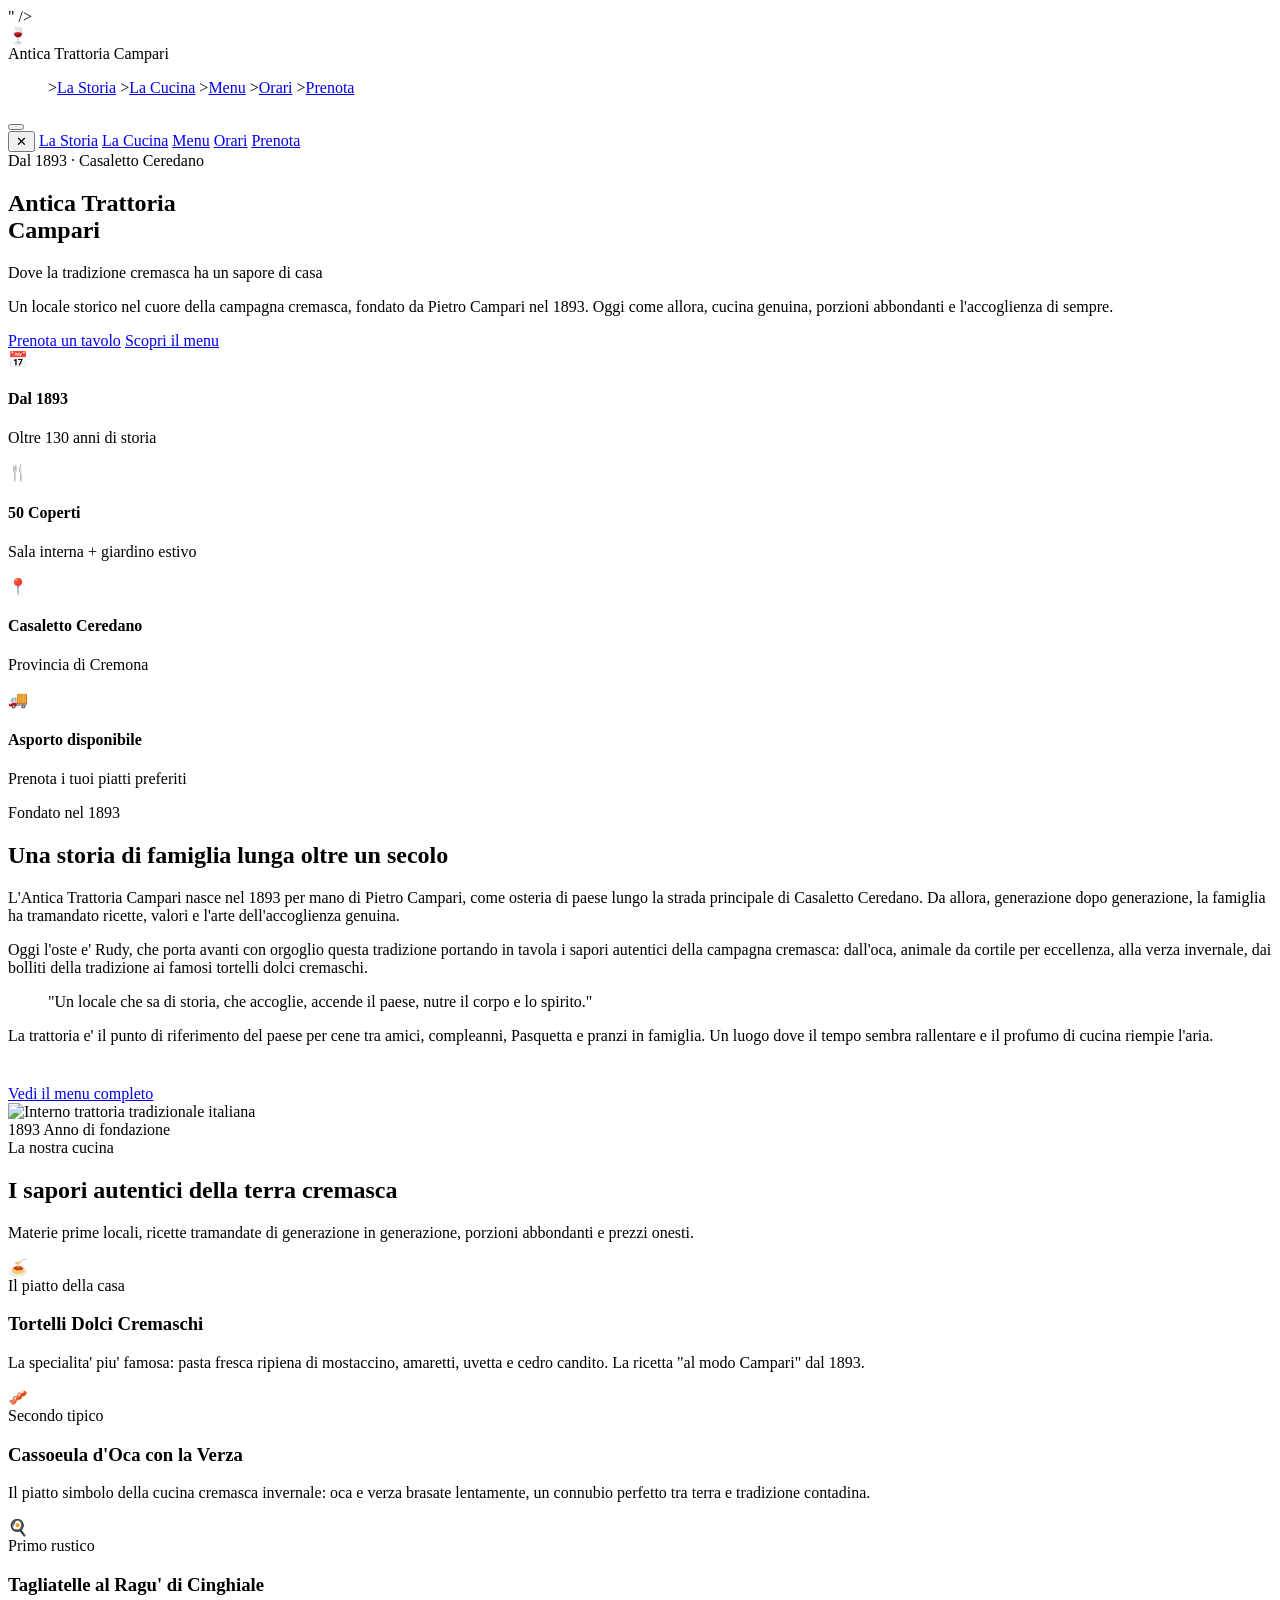
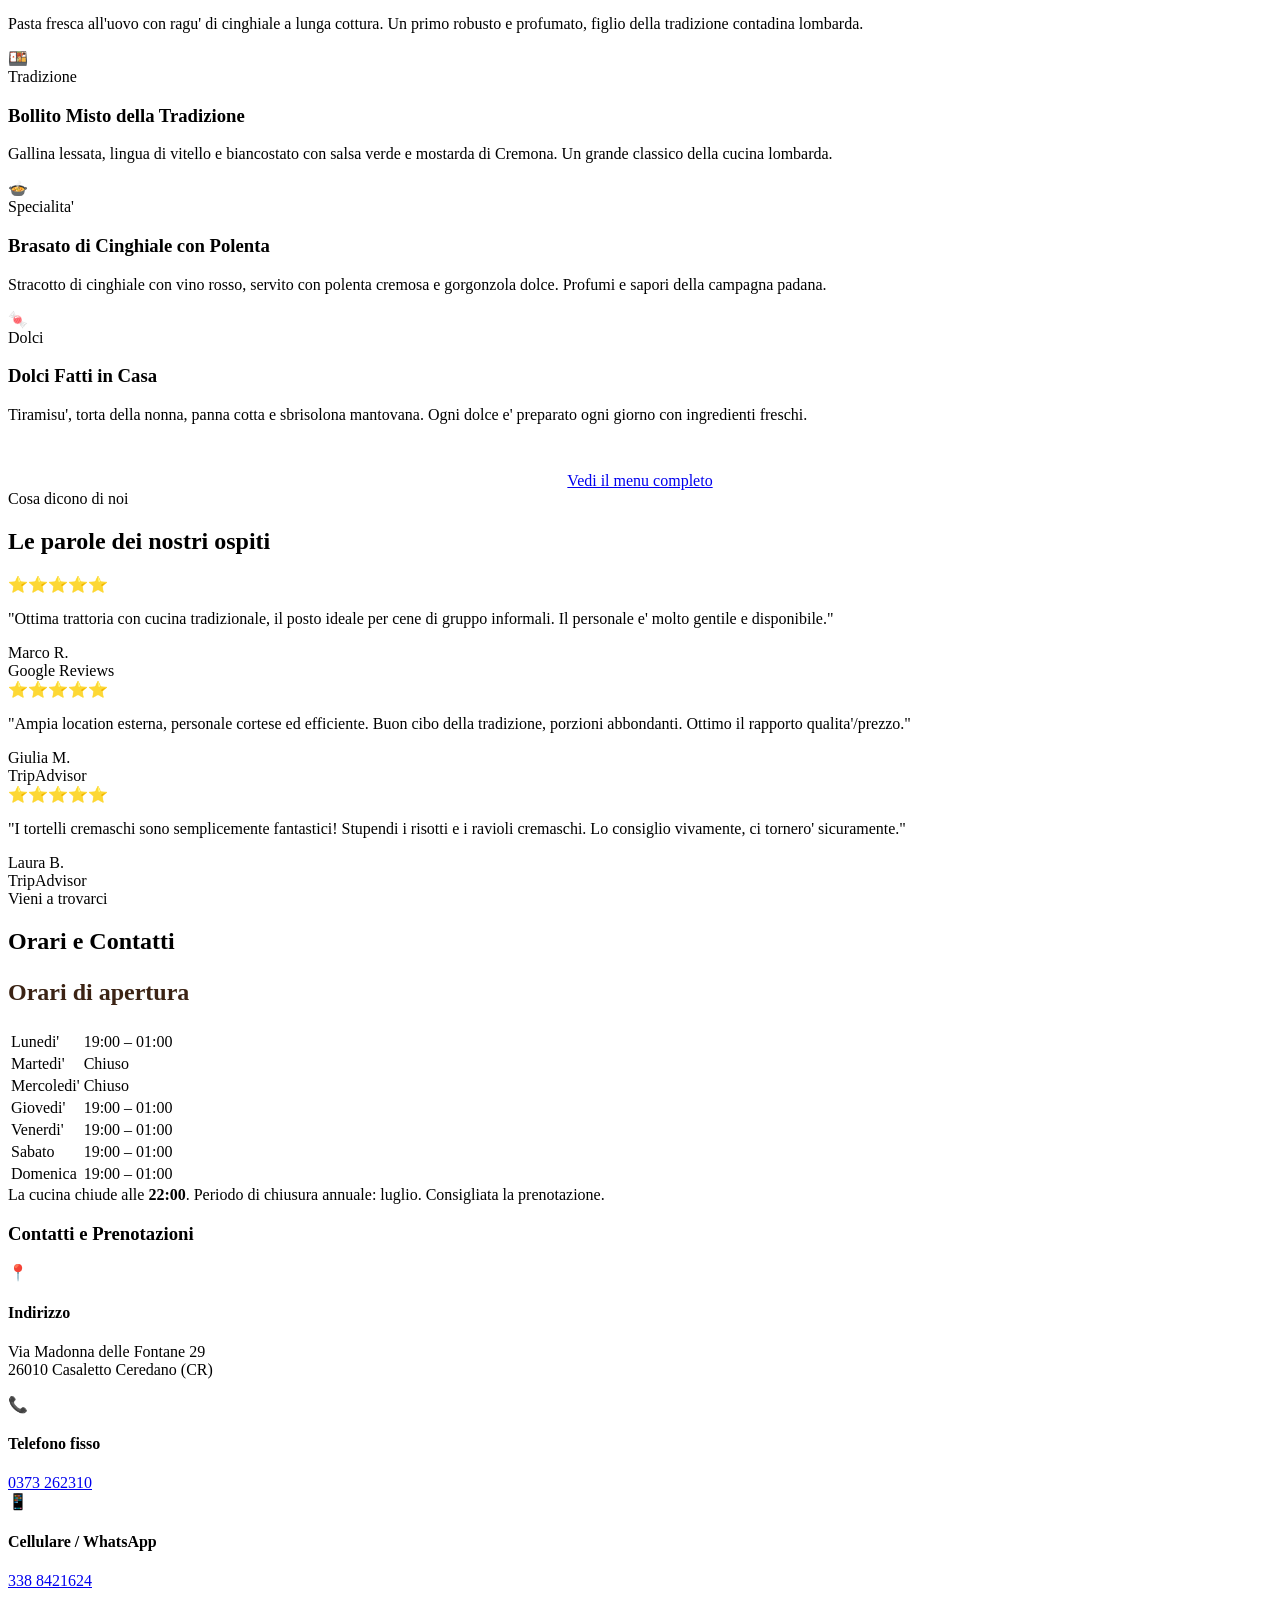
==== index.html @ f01f14f4 "Update index.html" ====
<!DOCTYPE html>
<html lang="it">
<head>
  <meta charset="UTF-8" />
  <meta name="viewport" content="width=device-width, initial-scale=1.0" />
  <meta name="description" content="Antica Trattoria Campari a Casaletto Ceredano (CR) - Dal 1893, cucina cremasca tradizionale: tortelli dolci, cassoeula d'oca, brasati. Prenota il tuo tavolo." />
  <title>Antica Trattoria Campari | Casaletto Ceredano dal 1893</title>
  " />
</head>
<body>

  <!-- NAVBAR -->
  <nav class="navbar">
    <div class="navbar-brand">
      <div class="logo-icon">&#127863;</div>
      <span>Antica Trattoria Campari</span>
    </div>
    <ul class="navbar-menu">
      ><a href="#storia">La Storia</a></li>
      ><a href="#cucina">La Cucina</a></li>
      ><a href="menu.html">Menu</a></li>
      ><a href="#orari">Orari</a></li>
      ><a href="#contatti" class="btn-nav">Prenota</a></li>
    </ul>
    <button class="hamburger" id="hamburger" aria-label="Apri menu">
      <span></span><span></span><span></span>
    </button>
  </nav>

  <!-- MOBILE MENU -->
  <div class="mobile-menu" id="mobileMenu">
    <button class="mobile-close" id="mobileClose">&#10005;</button>
    <a href="#storia">La Storia</a>
    <a href="#cucina">La Cucina</a>
    <a href="menu.html">Menu</a>
    <a href="#orari">Orari</a>
    <a href="#contatti">Prenota</a>
  </div>

  <!-- HERO -->
  <section class="hero">
    <div class="hero-content">
      <div class="hero-badge">Dal 1893 &middot; Casaletto Ceredano</div>
      <h1>Antica Trattoria<br>Campari</h1>
      <span class="hero-sub">Dove la tradizione cremasca ha un sapore di casa</span>
      <p>Un locale storico nel cuore della campagna cremasca, fondato da Pietro Campari nel 1893. Oggi come allora, cucina genuina, porzioni abbondanti e l'accoglienza di sempre.</p>
      <div class="hero-buttons">
        <a href="#contatti" class="btn btn-primary">Prenota un tavolo</a>
        <a href="menu.html" class="btn btn-outline">Scopri il menu</a>
      </div>
    </div>
  </section>

  <!-- INFO STRIP -->
  <div class="info-strip">
    <div class="container">
      <div class="info-strip-grid">
        <div class="info-item">
          <div class="info-icon">&#128197;</div>
          <h4>Dal 1893</h4>
          <p>Oltre 130 anni di storia</p>
        </div>
        <div class="info-item">
          <div class="info-icon">&#127860;</div>
          <h4>50 Coperti</h4>
          <p>Sala interna + giardino estivo</p>
        </div>
        <div class="info-item">
          <div class="info-icon">&#128205;</div>
          <h4>Casaletto Ceredano</h4>
          <p>Provincia di Cremona</p>
        </div>
        <div class="info-item">
          <div class="info-icon">&#128666;</div>
          <h4>Asporto disponibile</h4>
          <p>Prenota i tuoi piatti preferiti</p>
        </div>
      </div>
    </div>
  </div>

  <!-- STORIA -->
  <section id="storia">
    <div class="container">
      <div class="storia-grid">
        <div class="storia-testo">
          <span class="anno-tag">Fondato nel 1893</span>
          <h2>Una storia di famiglia lunga oltre un secolo</h2>
          <p>L'Antica Trattoria Campari nasce nel 1893 per mano di Pietro Campari, come osteria di paese lungo la strada principale di Casaletto Ceredano. Da allora, generazione dopo generazione, la famiglia ha tramandato ricette, valori e l'arte dell'accoglienza genuina.</p>
          <p>Oggi l'oste e' Rudy, che porta avanti con orgoglio questa tradizione portando in tavola i sapori autentici della campagna cremasca: dall'oca, animale da cortile per eccellenza, alla verza invernale, dai bolliti della tradizione ai famosi tortelli dolci cremaschi.</p>
          <blockquote>"Un locale che sa di storia, che accoglie, accende il paese, nutre il corpo e lo spirito."</blockquote>
          <p>La trattoria e' il punto di riferimento del paese per cene tra amici, compleanni, Pasquetta e pranzi in famiglia. Un luogo dove il tempo sembra rallentare e il profumo di cucina riempie l'aria.</p>
          <a href="menu.html" class="btn btn-gold" style="margin-top:1.5rem; display:inline-block;">Vedi il menu completo</a>
        </div>
        <div class="storia-img">
          <img src="https://images.unsplash.com/photo-1555396273-367ea4eb4db5?w=800&q=80" alt="Interno trattoria tradizionale italiana" class="storia-img-main" />
          <div class="storia-badge">
            <span class="anno">1893</span>
            <span class="anno-sub">Anno di fondazione</span>
          </div>
        </div>
      </div>
    </div>
  </section>

  <!-- CUCINA -->
  <section id="cucina" class="section-alt">
    <div class="container">
      <div class="section-header">
        <span class="section-label">La nostra cucina</span>
        <h2>I sapori autentici della terra cremasca</h2>
        <p>Materie prime locali, ricette tramandate di generazione in generazione, porzioni abbondanti e prezzi onesti.</p>
        <div class="divider"></div>
      </div>
      <div class="piatti-grid">
        <div class="piatto-card">
          <div class="piatto-card-img-placeholder">&#127837;</div>
          <div class="piatto-card-body">
            <div class="piatto-card-tag">Il piatto della casa</div>
            <h3>Tortelli Dolci Cremaschi</h3>
            <p>La specialita' piu' famosa: pasta fresca ripiena di mostaccino, amaretti, uvetta e cedro candito. La ricetta "al modo Campari" dal 1893.</p>
          </div>
        </div>
        <div class="piatto-card">
          <div class="piatto-card-img-placeholder">&#129363;</div>
          <div class="piatto-card-body">
            <div class="piatto-card-tag">Secondo tipico</div>
            <h3>Cassoeula d'Oca con la Verza</h3>
            <p>Il piatto simbolo della cucina cremasca invernale: oca e verza brasate lentamente, un connubio perfetto tra terra e tradizione contadina.</p>
          </div>
        </div>
        <div class="piatto-card">
          <div class="piatto-card-img-placeholder">&#127859;</div>
          <div class="piatto-card-body">
            <div class="piatto-card-tag">Primo rustico</div>
            <h3>Tagliatelle al Ragu' di Cinghiale</h3>
            <p>Pasta fresca all'uovo con ragu' di cinghiale a lunga cottura. Un primo robusto e profumato, figlio della tradizione contadina lombarda.</p>
          </div>
        </div>
        <div class="piatto-card">
          <div class="piatto-card-img-placeholder">&#127857;</div>
          <div class="piatto-card-body">
            <div class="piatto-card-tag">Tradizione</div>
            <h3>Bollito Misto della Tradizione</h3>
            <p>Gallina lessata, lingua di vitello e biancostato con salsa verde e mostarda di Cremona. Un grande classico della cucina lombarda.</p>
          </div>
        </div>
        <div class="piatto-card">
          <div class="piatto-card-img-placeholder">&#127858;</div>
          <div class="piatto-card-body">
            <div class="piatto-card-tag">Specialita'</div>
            <h3>Brasato di Cinghiale con Polenta</h3>
            <p>Stracotto di cinghiale con vino rosso, servito con polenta cremosa e gorgonzola dolce. Profumi e sapori della campagna padana.</p>
          </div>
        </div>
        <div class="piatto-card">
          <div class="piatto-card-img-placeholder">&#127852;</div>
          <div class="piatto-card-body">
            <div class="piatto-card-tag">Dolci</div>
            <h3>Dolci Fatti in Casa</h3>
            <p>Tiramisu', torta della nonna, panna cotta e sbrisolona mantovana. Ogni dolce e' preparato ogni giorno con ingredienti freschi.</p>
          </div>
        </div>
      </div>
      <div style="text-align:center; margin-top:3rem;">
        <a href="menu.html" class="btn btn-primary">Vedi il menu completo</a>
      </div>
    </div>
  </section>

  <!-- RECENSIONI -->
  <section id="recensioni">
    <div class="container">
      <div class="section-header">
        <span class="section-label">Cosa dicono di noi</span>
        <h2>Le parole dei nostri ospiti</h2>
        <div class="divider"></div>
      </div>
      <div class="recensioni-grid">
        <div class="recensione-card">
          <div class="stelle">&#11088;&#11088;&#11088;&#11088;&#11088;</div>
          <p>"Ottima trattoria con cucina tradizionale, il posto ideale per cene di gruppo informali. Il personale e' molto gentile e disponibile."</p>
          <div class="recensione-autore">Marco R.</div>
          <div class="recensione-fonte">Google Reviews</div>
        </div>
        <div class="recensione-card">
          <div class="stelle">&#11088;&#11088;&#11088;&#11088;&#11088;</div>
          <p>"Ampia location esterna, personale cortese ed efficiente. Buon cibo della tradizione, porzioni abbondanti. Ottimo il rapporto qualita'/prezzo."</p>
          <div class="recensione-autore">Giulia M.</div>
          <div class="recensione-fonte">TripAdvisor</div>
        </div>
        <div class="recensione-card">
          <div class="stelle">&#11088;&#11088;&#11088;&#11088;&#11088;</div>
          <p>"I tortelli cremaschi sono semplicemente fantastici! Stupendi i risotti e i ravioli cremaschi. Lo consiglio vivamente, ci tornero' sicuramente."</p>
          <div class="recensione-autore">Laura B.</div>
          <div class="recensione-fonte">TripAdvisor</div>
        </div>
      </div>
    </div>
  </section>

  <!-- ORARI E CONTATTI -->
  <section id="orari" class="section-alt">
    <div class="container">
      <div class="section-header">
        <span class="section-label">Vieni a trovarci</span>
        <h2>Orari e Contatti</h2>
        <div class="divider"></div>
      </div>
      <div class="orari-grid">
        <div>
          <h3 style="font-family:'Playfair Display',serif; font-size:1.5rem; color:#3b2314; margin-bottom:1.5rem;">Orari di apertura</h3>
          <table class="orari-table">
            <tr><td>Lunedi'</td><td>19:00 &ndash; 01:00</td></tr>
            <tr><td>Martedi'</td><td class="chiuso">Chiuso</td></tr>
            <tr><td>Mercoledi'</td><td class="chiuso">Chiuso</td></tr>
            <tr><td>Giovedi'</td><td>19:00 &ndash; 01:00</td></tr>
            <tr><td>Venerdi'</td><td>19:00 &ndash; 01:00</td></tr>
            <tr><td>Sabato</td><td>19:00 &ndash; 01:00</td></tr>
            <tr><td>Domenica</td><td>19:00 &ndash; 01:00</td></tr>
          </table>
          <div class="orari-note">
            La cucina chiude alle <strong>22:00</strong>. Periodo di chiusura annuale: luglio. Consigliata la prenotazione.
          </div>
        </div>
        <div class="orari-contatti" id="contatti">
          <h3>Contatti e Prenotazioni</h3>
          <div class="contatto-item">
            <div class="contatto-icon">&#128205;</div>
            <div>
              <h4>Indirizzo</h4>
              <p>Via Madonna delle Fontane 29<br>26010 Casaletto Ceredano (CR)</p>
            </div>
          </div>
          <div class="contatto-item">
            <div class="contatto-icon">&#128222;</div>
            <div>
              <h4>Telefono fisso</h4>
              <a href="tel:+390373262310">0373 262310</a>
            </div>
          </div>
          <div class="contatto-item">
            <div class="contatto-icon">&#128241;</div>
            <div>
              <h4>Cellulare / WhatsApp</h4>
              <a href="tel:+393388421624">338 8421624</a>
            </div>
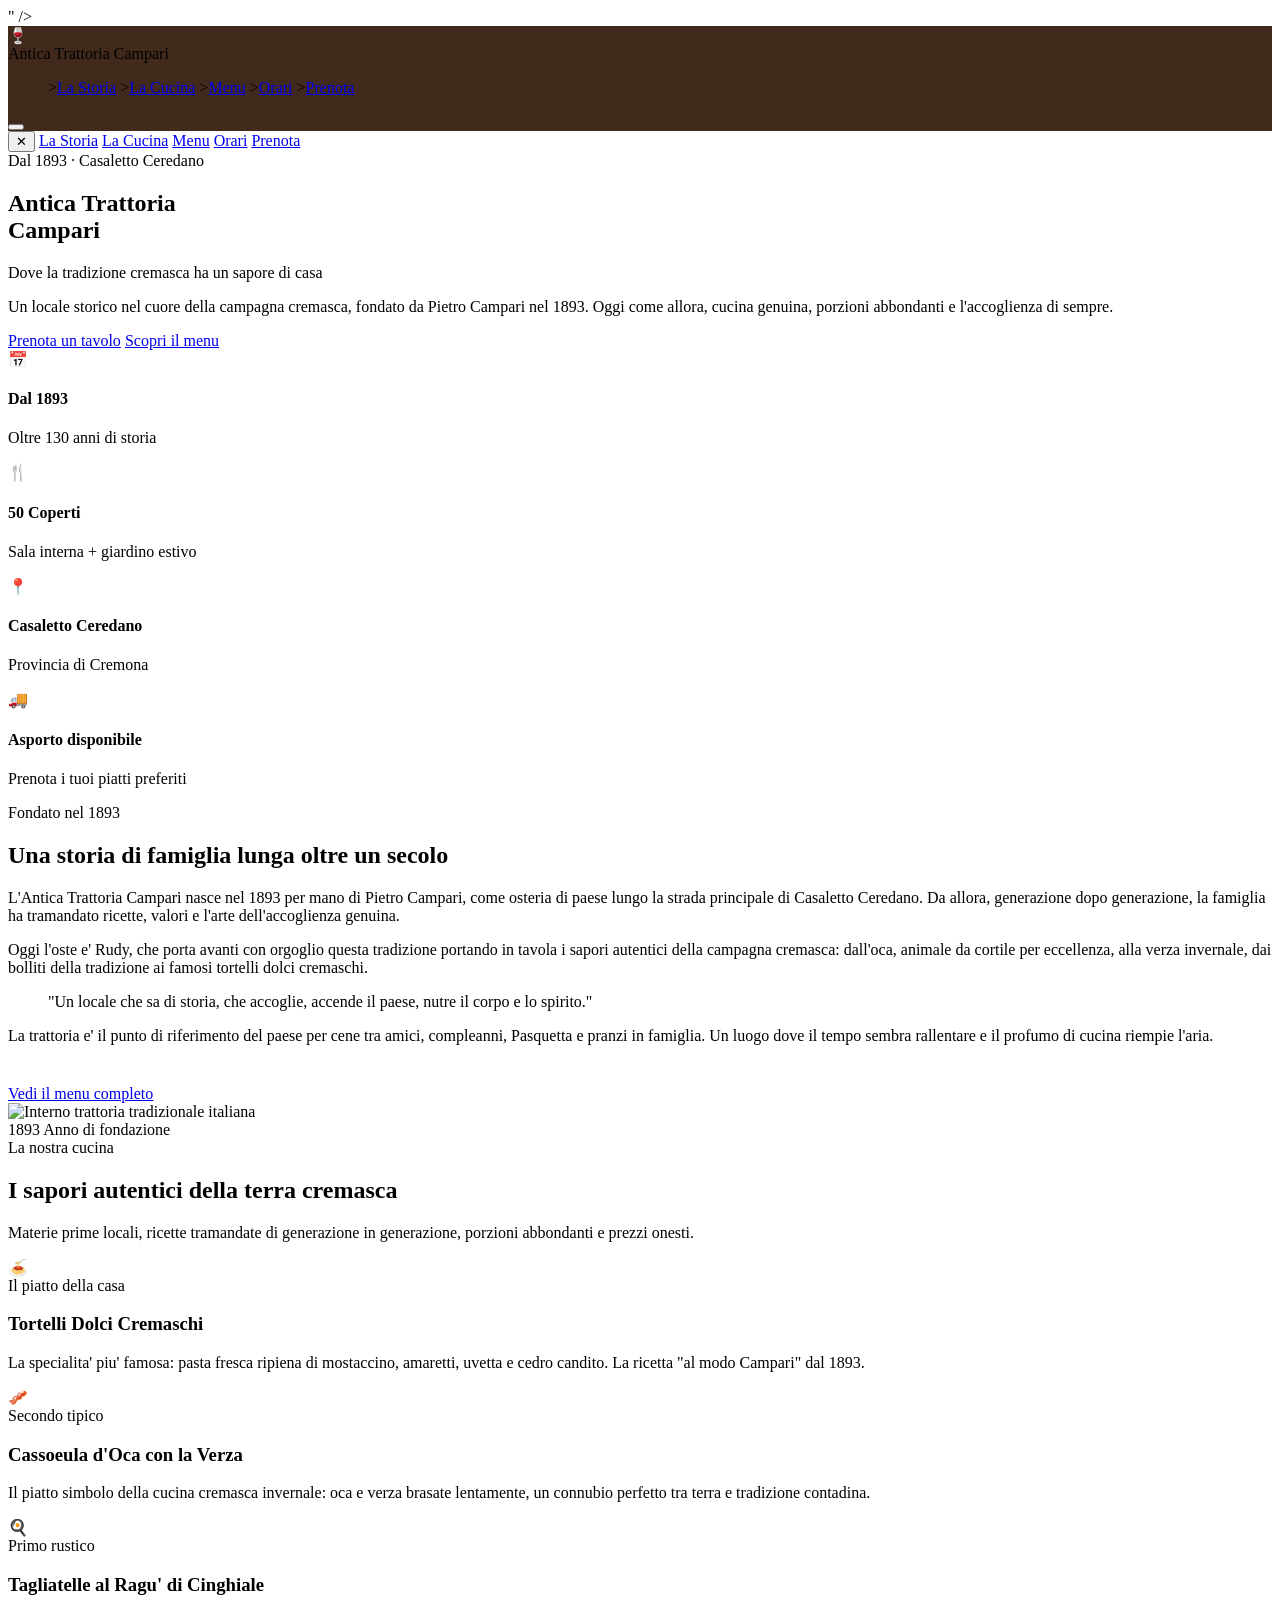
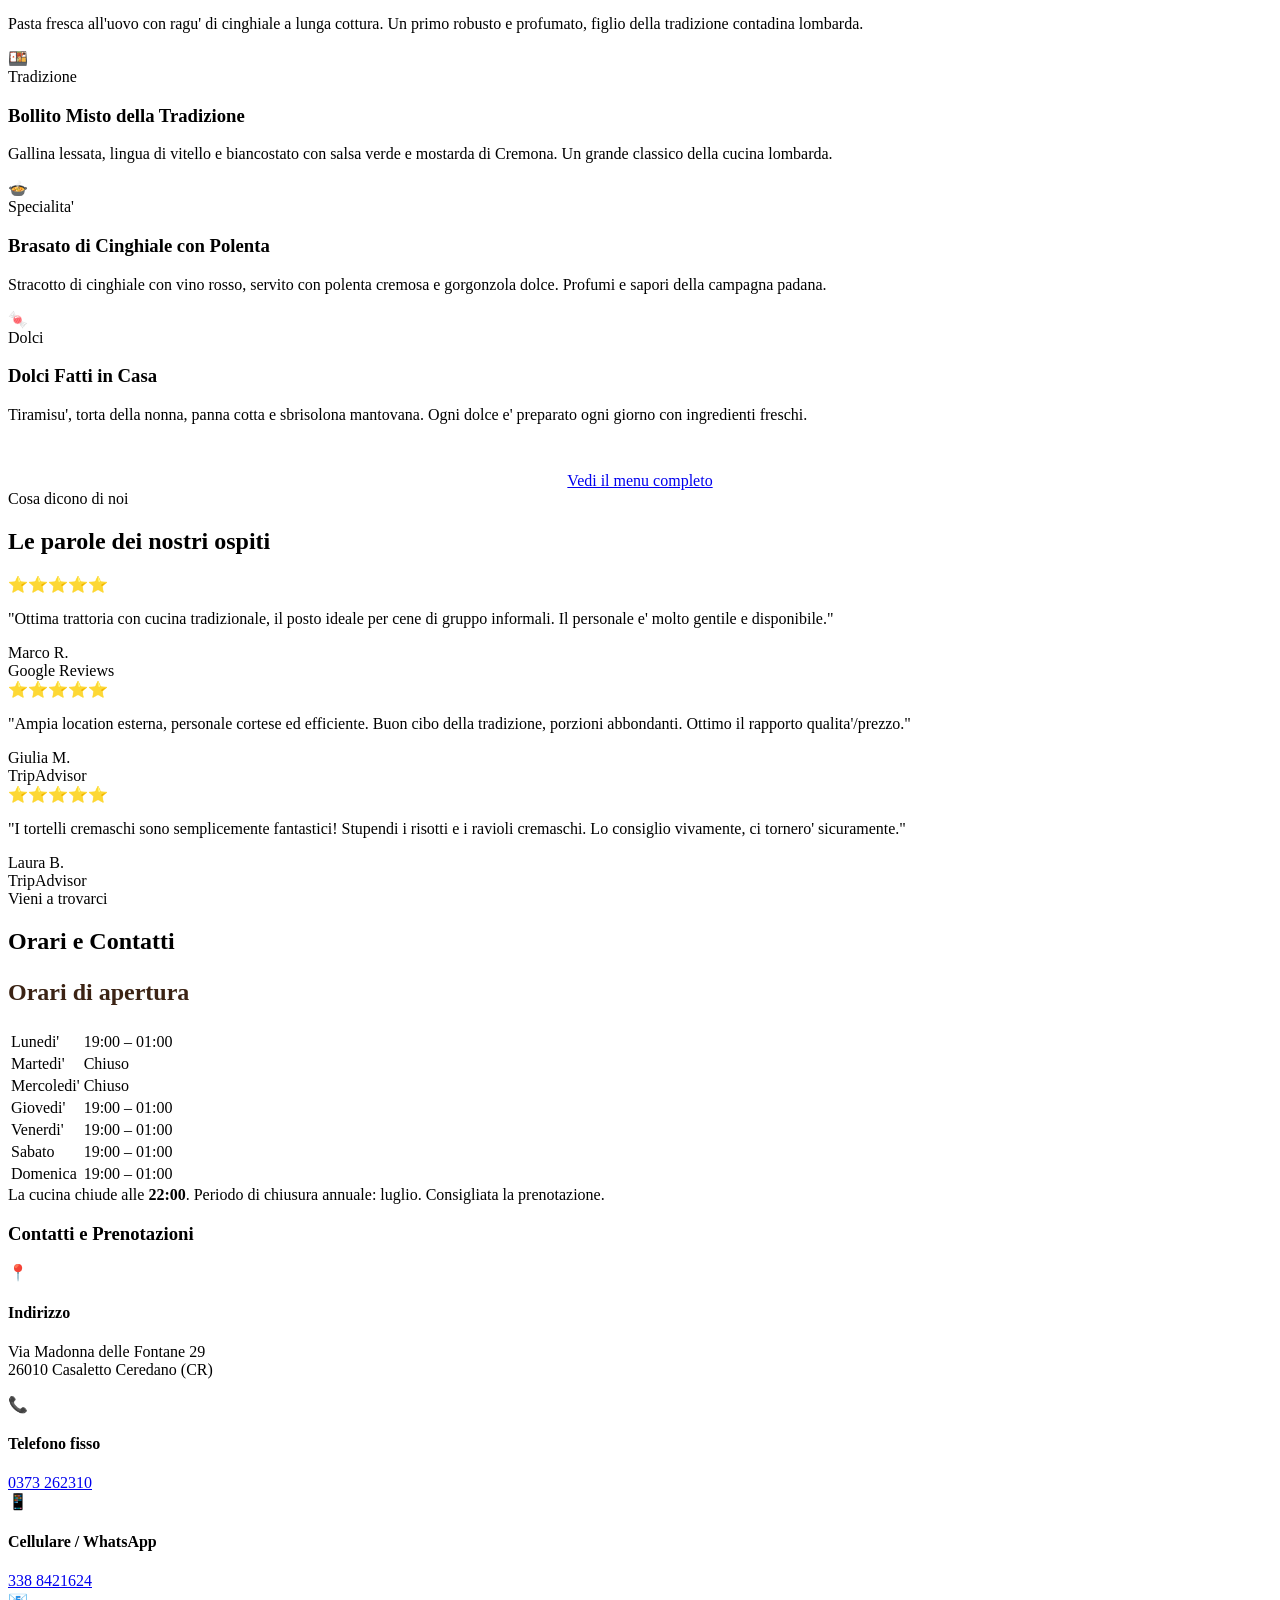
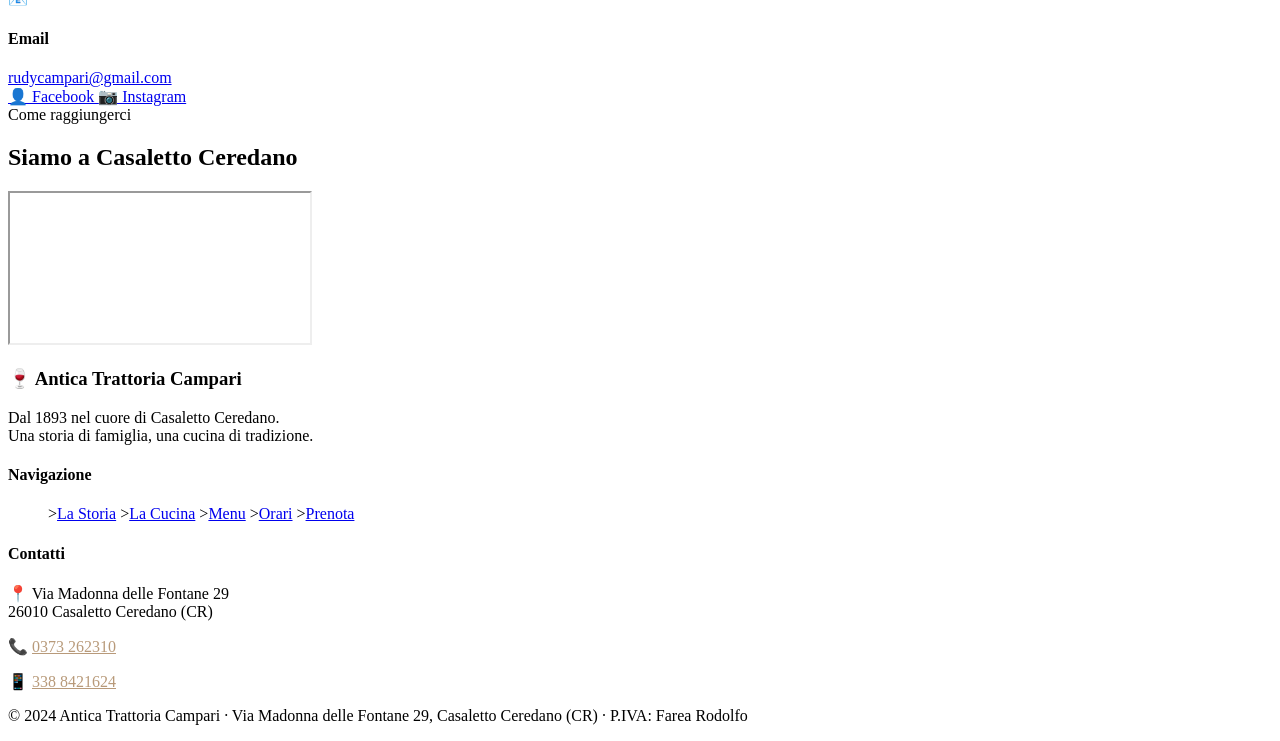
==== commit c911e3a5: "Update index.html" ====
--- a/index.html
+++ b/index.html
@@ -245,3 +245,113 @@
               <h4>Cellulare / WhatsApp</h4>
               <a href="tel:+393388421624">338 8421624</a>
             </div>
+                      </div>
+          <div class="contatto-item">
+            <div class="contatto-icon">&#128231;</div>
+            <div>
+              <h4>Email</h4>
+              <a href="mailto:rudycampari@gmail.com">rudycampari@gmail.com</a>
+            </div>
+          </div>
+          <div class="social-links">
+            <a href="https://www.facebook.com/trattoriacampari" target="_blank" class="social-btn">
+              &#128100; Facebook
+            </a>
+            <a href="https://www.instagram.com/rudycampari" target="_blank" class="social-btn">
+              &#128247; Instagram
+            </a>
+          </div>
+        </div>
+      </div>
+    </div>
+  </section>
+
+  <!-- MAPPA -->
+  <section>
+    <div class="container">
+      <div class="section-header">
+        <span class="section-label">Come raggiungerci</span>
+        <h2>Siamo a Casaletto Ceredano</h2>
+        <div class="divider"></div>
+      </div>
+      <div class="mappa-wrapper">
+        <iframe
+          src="https://www.google.com/maps/embed?pb=!1m18!1m12!1m3!1d2800.0!2d9.6745!3d45.3456!2m3!1f0!2f0!3f0!3m2!1i1024!2i768!4f13.1!3m3!1m2!1s0x4780f0b0b0b0b0b0%3A0x0!2sVia+Madonna+delle+Fontane+29%2C+26010+Casaletto+Ceredano+CR!5e0!3m2!1sit!2sit!4v1234567890"
+          allowfullscreen=""
+          loading="lazy"
+          referrerpolicy="no-referrer-when-downgrade"
+          title="Mappa Antica Trattoria Campari">
+        </iframe>
+      </div>
+    </div>
+  </section>
+
+  <!-- FOOTER -->
+  <footer>
+    <div class="container">
+      <div class="footer-grid">
+        <div class="footer-brand">
+          <h3>&#127863; Antica Trattoria Campari</h3>
+          <p>Dal 1893 nel cuore di Casaletto Ceredano.<br>Una storia di famiglia, una cucina di tradizione.</p>
+        </div>
+        <div class="footer-col">
+          <h4>Navigazione</h4>
+          <ul>
+            ><a href="#storia">La Storia</a></li>
+            ><a href="#cucina">La Cucina</a></li>
+            ><a href="menu.html">Menu</a></li>
+            ><a href="#orari">Orari</a></li>
+            ><a href="#contatti">Prenota</a></li>
+          </ul>
+        </div>
+        <div class="footer-col">
+          <h4>Contatti</h4>
+          <p>&#128205; Via Madonna delle Fontane 29<br>26010 Casaletto Ceredano (CR)</p>
+          <p style="margin-top:0.5rem;">&#128222; <a href="tel:+390373262310" style="color:#b89a7a;">0373 262310</a></p>
+          <p>&#128241; <a href="tel:+393388421624" style="color:#b89a7a;">338 8421624</a></p>
+        </div>
+      </div>
+      <div class="footer-bottom">
+        <p>&copy; 2024 Antica Trattoria Campari &middot; Via Madonna delle Fontane 29, Casaletto Ceredano (CR) &middot; P.IVA: Farea Rodolfo</p>
+      </div>
+    </div>
+  </footer>
+
+  <script>
+    const hamburger = document.getElementById('hamburger');
+    const mobileMenu = document.getElementById('mobileMenu');
+    const mobileClose = document.getElementById('mobileClose');
+
+    hamburger.addEventListener('click', () => {
+      hamburger.classList.toggle('open');
+      mobileMenu.classList.toggle('open');
+      document.body.style.overflow = mobileMenu.classList.contains('open') ? 'hidden' : '';
+    });
+
+    mobileClose.addEventListener('click', () => {
+      hamburger.classList.remove('open');
+      mobileMenu.classList.remove('open');
+      document.body.style.overflow = '';
+    });
+
+    document.querySelectorAll('.mobile-menu a').forEach(link => {
+      link.addEventListener('click', () => {
+        hamburger.classList.remove('open');
+        mobileMenu.classList.remove('open');
+        document.body.style.overflow = '';
+      });
+    });
+
+    // Navbar scroll effect
+    window.addEventListener('scroll', () => {
+      const navbar = document.querySelector('.navbar');
+      if (window.scrollY > 50) {
+        navbar.style.background = 'rgba(59,35,20,1)';
+      } else {
+        navbar.style.background = 'rgba(59,35,20,0.97)';
+      }
+    });
+  </script>
+
+</body>
+</html>
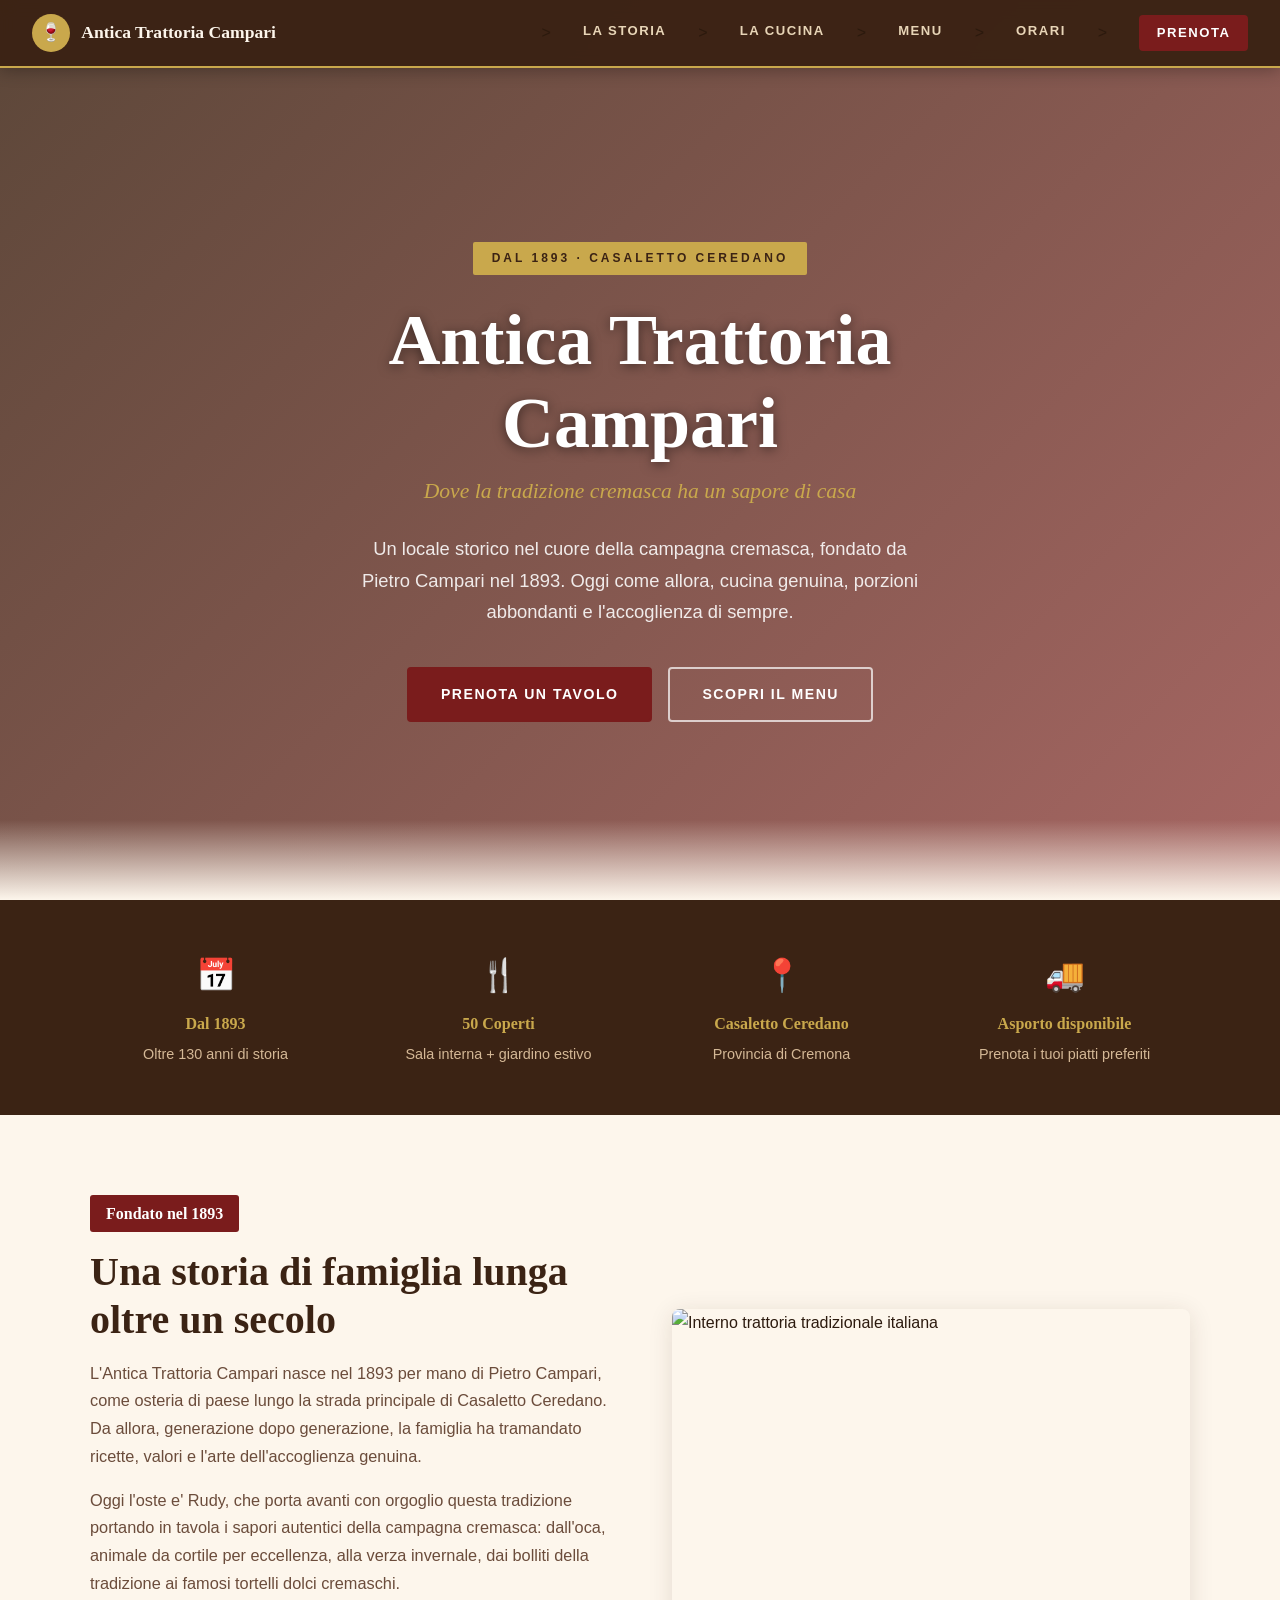
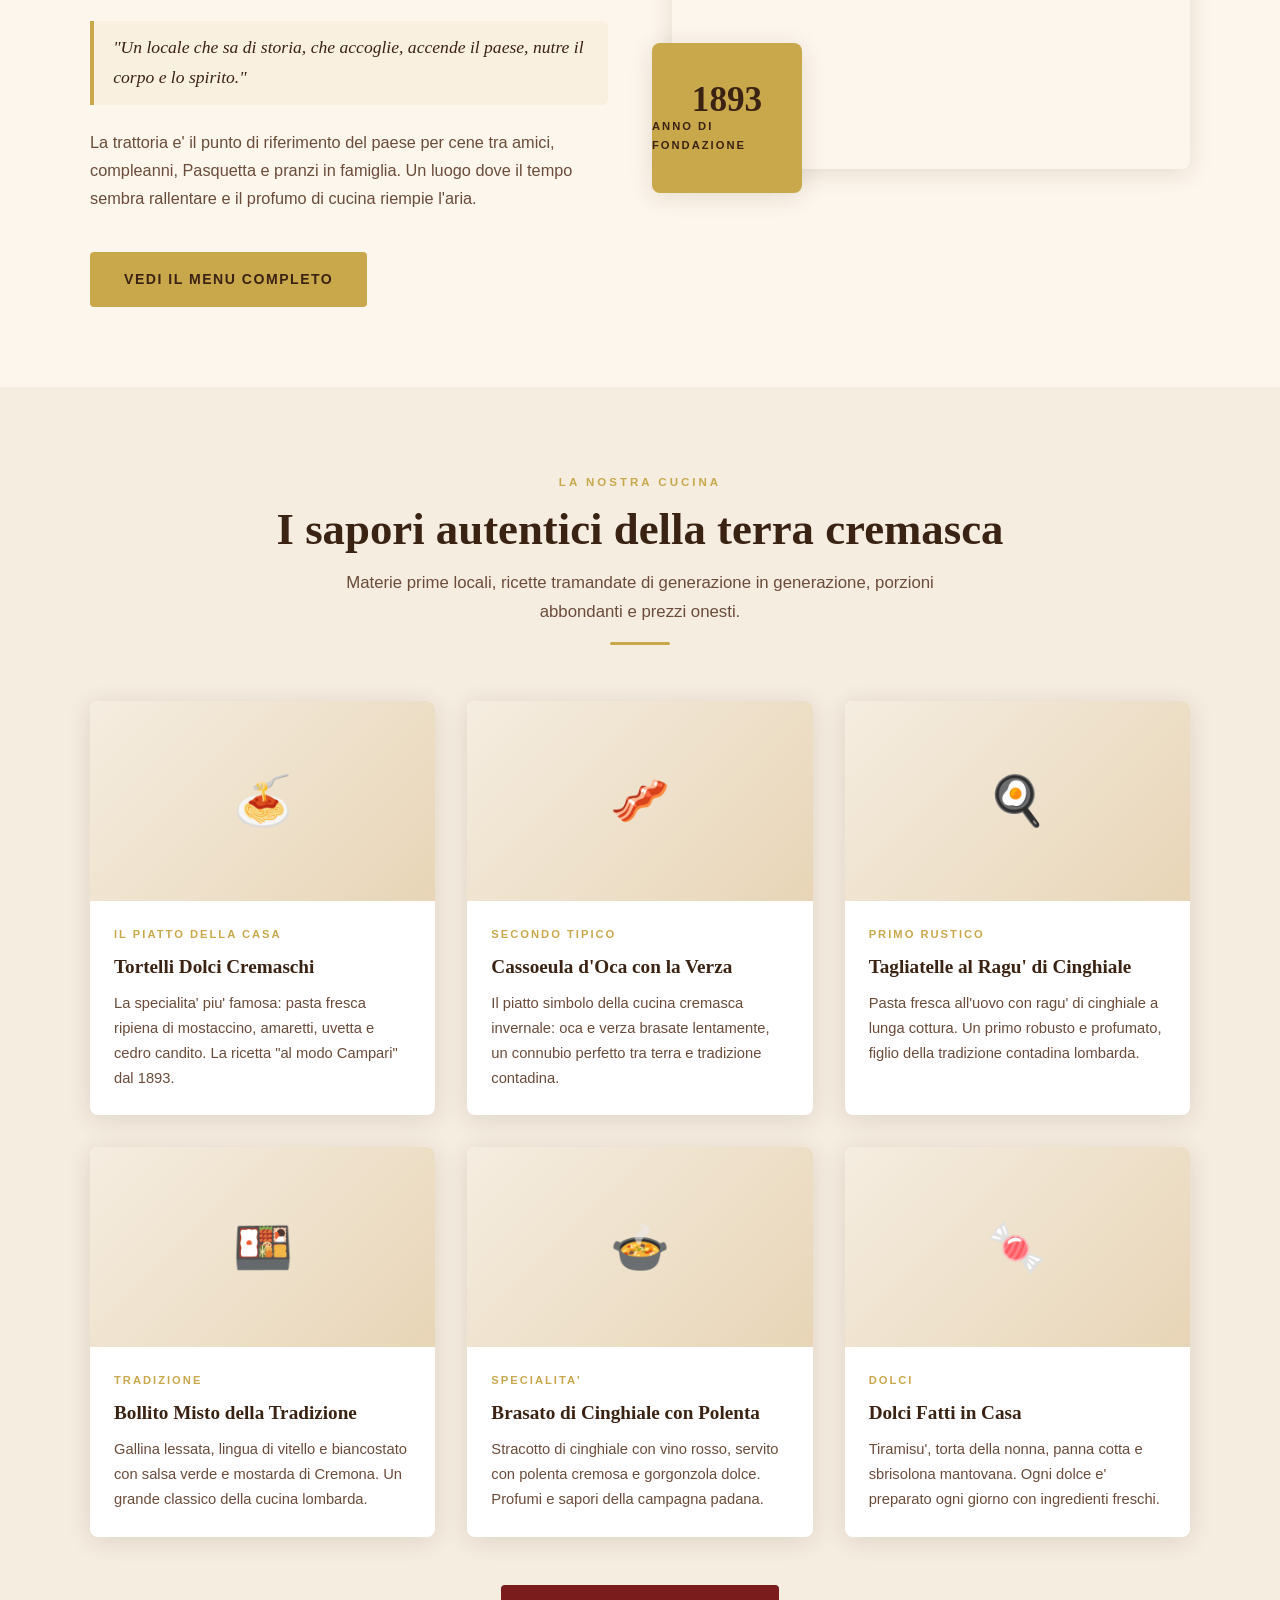
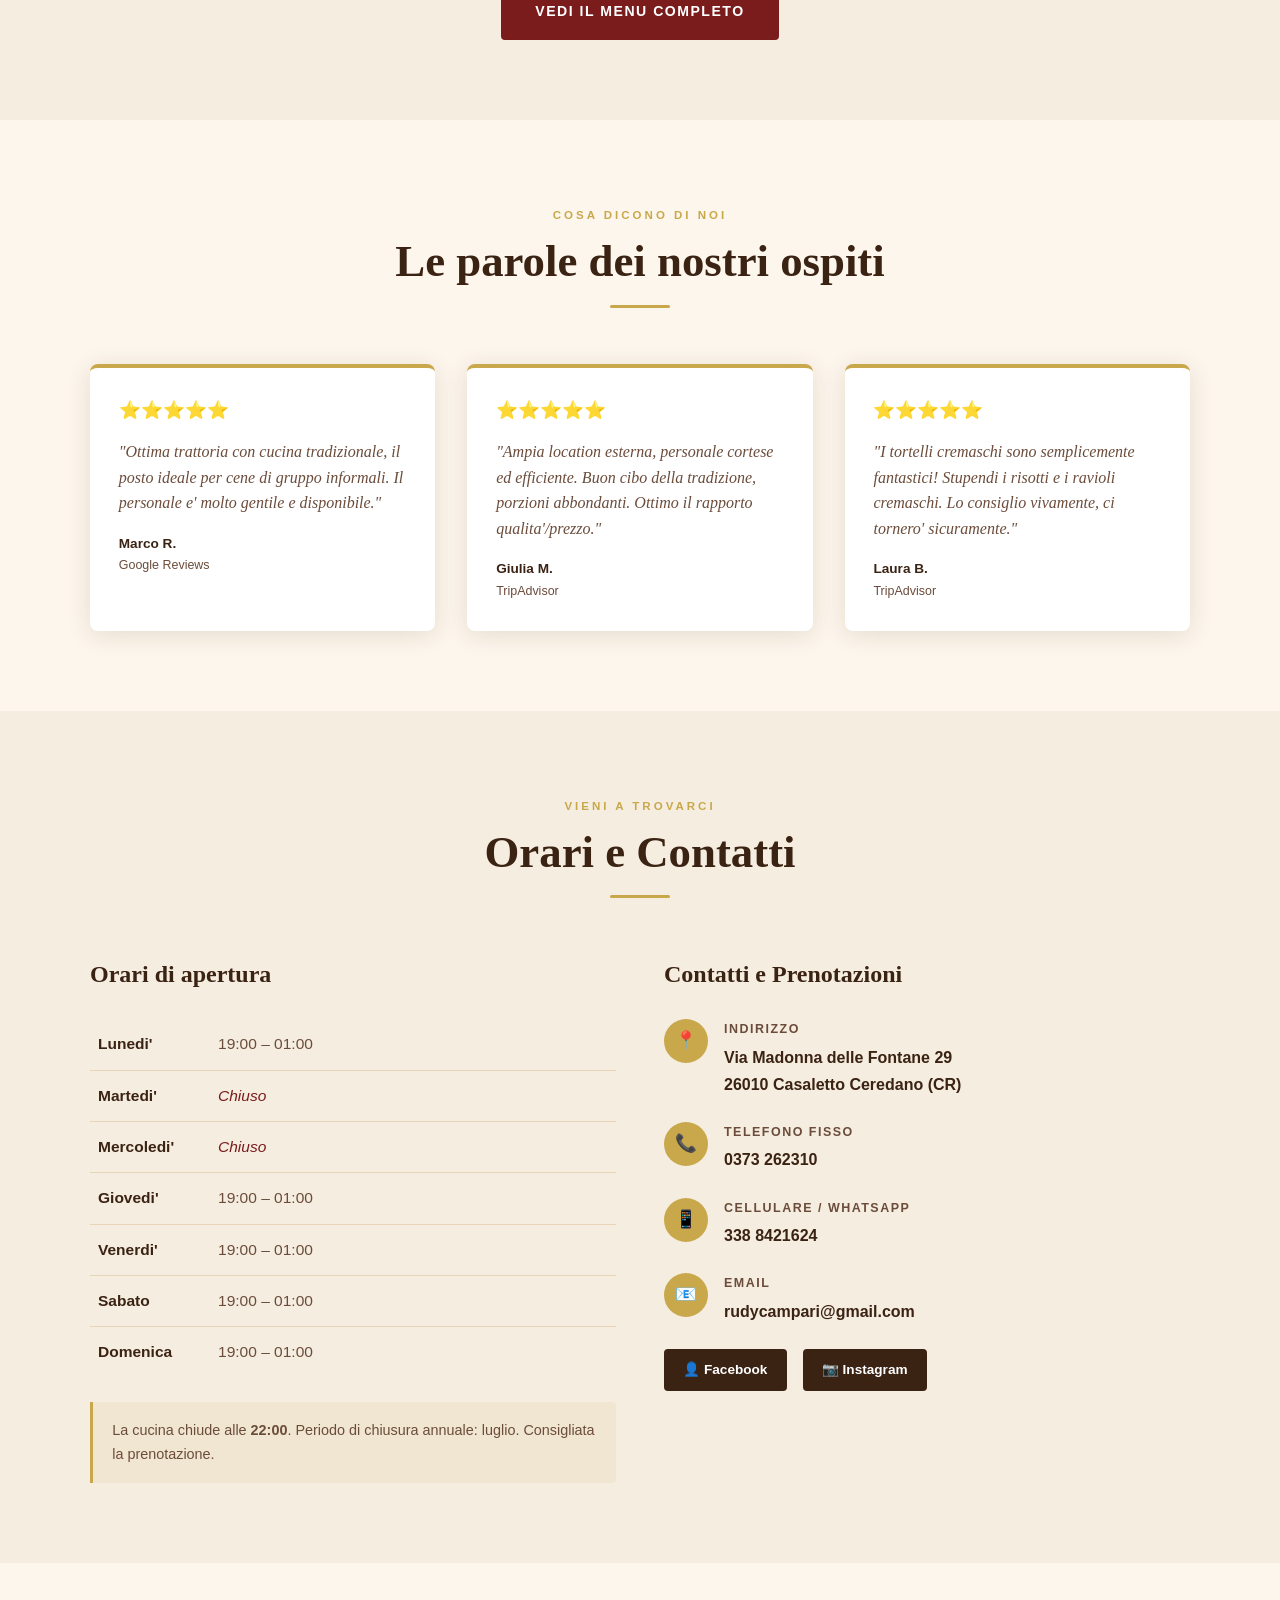
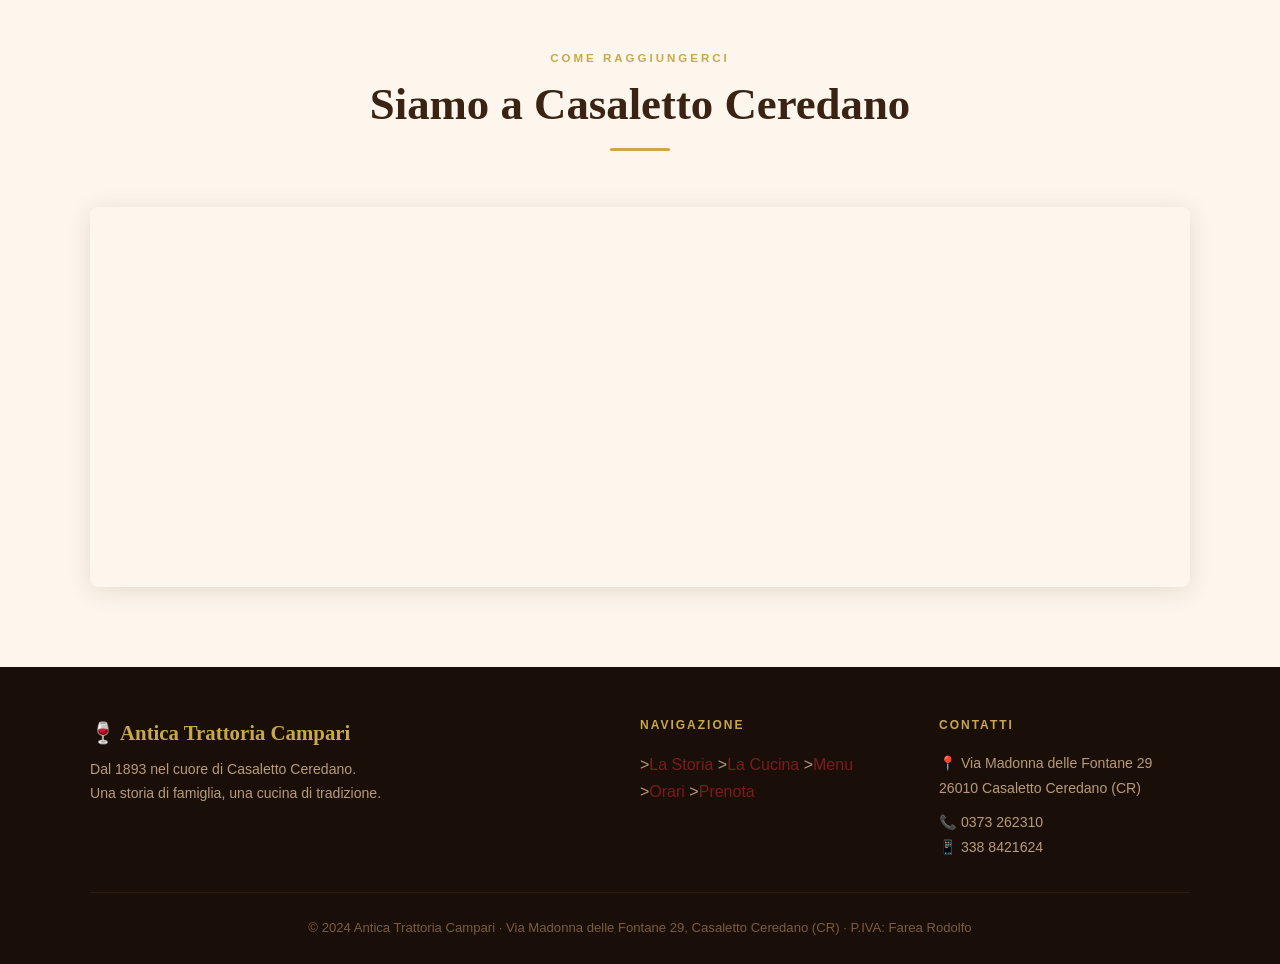
==== commit cf9a7fee: "Update index.html" ====
--- a/index.html
+++ b/index.html
@@ -5,7 +5,7 @@
   <meta name="viewport" content="width=device-width, initial-scale=1.0" />
   <meta name="description" content="Antica Trattoria Campari a Casaletto Ceredano (CR) - Dal 1893, cucina cremasca tradizionale: tortelli dolci, cassoeula d'oca, brasati. Prenota il tuo tavolo." />
   <title>Antica Trattoria Campari | Casaletto Ceredano dal 1893</title>
-  " />
+  <link rel="stylesheet" href="styles.css" />
 </head>
 <body>
 
--- a/styles.css
+++ b/styles.css
@@ -0,0 +1,649 @@
+/* =============================================
+   ANTICA TRATTORIA CAMPARI - styles.css
+   ============================================= */
+
+@import url('https://fonts.googleapis.com/css2?family=Playfair+Display:ital,wght@0,400;0,700;0,900;1,400&family=Lato:wght@300;400;700&display=swap');
+
+:root {
+  --primario: #7a1c1c;
+  --secondario: #3b2314;
+  --oro: #c9a84c;
+  --crema: #fdf6ec;
+  --testo: #2c1a0e;
+  --testo-chiaro: #6b4c3b;
+  --sfondo-alt: #f5ede0;
+  --font-titoli: 'Playfair Display', Georgia, serif;
+  --font-testo: 'Lato', sans-serif;
+  --ombra: 0 4px 24px rgba(60,30,10,0.12);
+  --radius: 8px;
+  --transizione: all 0.3s ease;
+}
+
+*, *::before, *::after { box-sizing: border-box; margin: 0; padding: 0; }
+html { scroll-behavior: smooth; }
+body {
+  font-family: var(--font-testo);
+  color: var(--testo);
+  background: var(--crema);
+  line-height: 1.7;
+  overflow-x: hidden;
+}
+img { max-width: 100%; height: auto; display: block; }
+a { color: var(--primario); text-decoration: none; transition: var(--transizione); }
+a:hover { color: var(--oro); }
+
+/* ===== NAVBAR ===== */
+.navbar {
+  position: fixed;
+  top: 0; left: 0; right: 0;
+  z-index: 1000;
+  background: rgba(59,35,20,0.97);
+  backdrop-filter: blur(8px);
+  padding: 0 2rem;
+  display: flex;
+  align-items: center;
+  justify-content: space-between;
+  height: 68px;
+  border-bottom: 2px solid var(--oro);
+  box-shadow: 0 2px 16px rgba(0,0,0,0.3);
+}
+
+.navbar-brand {
+  display: flex;
+  align-items: center;
+  gap: 0.7rem;
+}
+
+.logo-icon {
+  width: 38px; height: 38px;
+  background: var(--oro);
+  border-radius: 50%;
+  display: flex; align-items: center; justify-content: center;
+  font-size: 1.1rem;
+  flex-shrink: 0;
+}
+
+.navbar-brand span {
+  font-family: var(--font-titoli);
+  font-size: 1.1rem;
+  color: var(--crema);
+  font-weight: 700;
+}
+
+.navbar-menu {
+  display: flex;
+  list-style: none;
+  gap: 2rem;
+  align-items: center;
+}
+
+.navbar-menu a {
+  color: #e8d5b7;
+  font-size: 0.82rem;
+  font-weight: 700;
+  letter-spacing: 1.5px;
+  text-transform: uppercase;
+  border-bottom: 2px solid transparent;
+  padding-bottom: 2px;
+  transition: var(--transizione);
+}
+
+.navbar-menu a:hover { color: var(--oro); border-bottom-color: var(--oro); }
+
+.btn-nav {
+  background: var(--primario) !important;
+  color: #fff !important;
+  padding: 0.45rem 1.1rem !important;
+  border-radius: 4px !important;
+  border: none !important;
+}
+.btn-nav:hover { background: var(--oro) !important; color: var(--secondario) !important; }
+
+.hamburger {
+  display: none;
+  flex-direction: column;
+  gap: 5px;
+  background: none;
+  border: none;
+  cursor: pointer;
+  padding: 4px;
+}
+.hamburger span {
+  display: block;
+  width: 25px; height: 2px;
+  background: #fff;
+  border-radius: 2px;
+  transition: var(--transizione);
+}
+.hamburger.open span:nth-child(1) { transform: translateY(7px) rotate(45deg); }
+.hamburger.open span:nth-child(2) { opacity: 0; }
+.hamburger.open span:nth-child(3) { transform: translateY(-7px) rotate(-45deg); }
+
+.mobile-menu {
+  display: none;
+  position: fixed;
+  inset: 0;
+  background: rgba(59,35,20,0.98);
+  z-index: 999;
+  flex-direction: column;
+  align-items: center;
+  justify-content: center;
+  gap: 2.5rem;
+}
+.mobile-menu.open { display: flex; }
+.mobile-menu a {
+  font-family: var(--font-titoli);
+  font-size: 1.8rem;
+  color: var(--crema);
+}
+.mobile-menu a:hover { color: var(--oro); }
+.mobile-close {
+  position: absolute;
+  top: 1.2rem; right: 1.5rem;
+  background: none; border: none;
+  color: #fff; font-size: 2rem; cursor: pointer;
+}
+
+/* ===== HERO ===== */
+.hero {
+  min-height: 100vh;
+  background:
+    linear-gradient(135deg, rgba(59,35,20,0.83) 0%, rgba(122,28,28,0.66) 100%),
+    url('https://images.unsplash.com/photo-1414235077428-338989a2e8c0?w=1600&q=80') center/cover no-repeat;
+  display: flex;
+  align-items: center;
+  justify-content: center;
+  text-align: center;
+  padding: 8rem 1.5rem 4rem;
+  position: relative;
+}
+.hero::after {
+  content: '';
+  position: absolute;
+  bottom: 0; left: 0; right: 0;
+  height: 80px;
+  background: linear-gradient(to top, var(--crema), transparent);
+}
+.hero-content { max-width: 780px; position: relative; z-index: 1; }
+
+.hero-badge {
+  display: inline-block;
+  background: var(--oro);
+  color: var(--secondario);
+  font-size: 0.75rem;
+  font-weight: 700;
+  letter-spacing: 3px;
+  text-transform: uppercase;
+  padding: 0.4rem 1.2rem;
+  border-radius: 2px;
+  margin-bottom: 1.5rem;
+}
+
+.hero h1 {
+  font-family: var(--font-titoli);
+  font-size: clamp(2.2rem, 6vw, 4.5rem);
+  color: #fff;
+  font-weight: 900;
+  line-height: 1.15;
+  text-shadow: 0 2px 12px rgba(0,0,0,0.5);
+  margin-bottom: 0.5rem;
+}
+
+.hero-sub {
+  font-family: var(--font-titoli);
+  font-style: italic;
+  font-size: clamp(1rem, 2.5vw, 1.35rem);
+  color: var(--oro);
+  display: block;
+  margin-bottom: 1.5rem;
+}
+
+.hero p {
+  font-size: clamp(1rem, 2vw, 1.15rem);
+  color: rgba(255,255,255,0.88);
+  max-width: 580px;
+  margin: 0 auto 2.5rem;
+}
+
+.hero-buttons {
+  display: flex;
+  gap: 1rem;
+  justify-content: center;
+  flex-wrap: wrap;
+}
+
+/* ===== BOTTONI ===== */
+.btn {
+  display: inline-block;
+  padding: 0.85rem 2rem;
+  border-radius: 4px;
+  font-family: var(--font-testo);
+  font-size: 0.88rem;
+  font-weight: 700;
+  letter-spacing: 1.5px;
+  text-transform: uppercase;
+  cursor: pointer;
+  transition: var(--transizione);
+  border: 2px solid transparent;
+}
+.btn-primary { background: var(--primario); color: #fff; border-color: var(--primario); }
+.btn-primary:hover { background: var(--oro); border-color: var(--oro); color: var(--secondario); }
+.btn-outline { background: transparent; color: #fff; border-color: rgba(255,255,255,0.7); }
+.btn-outline:hover { background: rgba(255,255,255,0.12); border-color: #fff; color: #fff; }
+.btn-gold { background: var(--oro); color: var(--secondario); border-color: var(--oro); }
+.btn-gold:hover { background: var(--primario); border-color: var(--primario); color: #fff; }
+
+/* ===== SEZIONI ===== */
+section { padding: 5rem 1.5rem; }
+.section-alt { background: var(--sfondo-alt); }
+.container { max-width: 1100px; margin: 0 auto; }
+
+.section-header { text-align: center; margin-bottom: 3.5rem; }
+.section-label {
+  display: inline-block;
+  font-size: 0.72rem;
+  font-weight: 700;
+  letter-spacing: 3px;
+  text-transform: uppercase;
+  color: var(--oro);
+  margin-bottom: 0.6rem;
+}
+.section-header h2 {
+  font-family: var(--font-titoli);
+  font-size: clamp(1.8rem, 4vw, 2.8rem);
+  color: var(--secondario);
+  line-height: 1.2;
+  margin-bottom: 0.8rem;
+}
+.section-header p { font-size: 1.05rem; color: var(--testo-chiaro); max-width: 600px; margin: 0 auto; }
+.divider { width: 60px; height: 3px; background: var(--oro); margin: 1rem auto 0; border-radius: 2px; }
+
+/* ===== STORIA ===== */
+.storia-grid {
+  display: grid;
+  grid-template-columns: 1fr 1fr;
+  gap: 4rem;
+  align-items: center;
+}
+.storia-testo .anno-tag {
+  display: inline-block;
+  background: var(--primario);
+  color: #fff;
+  font-family: var(--font-titoli);
+  font-size: 1rem;
+  font-weight: 700;
+  padding: 0.3rem 1rem;
+  border-radius: 3px;
+  margin-bottom: 1rem;
+}
+.storia-testo h2 {
+  font-family: var(--font-titoli);
+  font-size: clamp(1.8rem, 3.5vw, 2.5rem);
+  color: var(--secondario);
+  line-height: 1.2;
+  margin-bottom: 1rem;
+}
+.storia-testo p { color: var(--testo-chiaro); margin-bottom: 1rem; font-size: 1.02rem; }
+.storia-testo blockquote {
+  border-left: 4px solid var(--oro);
+  padding: 0.75rem 1.2rem;
+  margin: 1.5rem 0;
+  background: rgba(201,168,76,0.08);
+  border-radius: 0 6px 6px 0;
+  font-family: var(--font-titoli);
+  font-style: italic;
+  color: var(--secondario);
+  font-size: 1.1rem;
+}
+.storia-img { position: relative; padding-bottom: 24px; }
+.storia-img img {
+  width: 100%; height: 460px;
+  object-fit: cover;
+  border-radius: var(--radius);
+  box-shadow: var(--ombra);
+}
+.storia-badge {
+  position: absolute;
+  bottom: 0; left: -20px;
+  width: 150px; height: 150px;
+  background: var(--oro);
+  border-radius: var(--radius);
+  display: flex; flex-direction: column;
+  align-items: center; justify-content: center;
+  box-shadow: var(--ombra);
+}
+.storia-badge .anno { font-family: var(--font-titoli); font-size: 2.2rem; font-weight: 900; color: var(--secondario); line-height: 1; }
+.storia-badge .anno-sub { font-size: 0.7rem; font-weight: 700; letter-spacing: 2px; text-transform: uppercase; color: var(--secondario); }
+
+/* ===== PIATTI CARD ===== */
+.piatti-grid {
+  display: grid;
+  grid-template-columns: repeat(auto-fit, minmax(270px, 1fr));
+  gap: 2rem;
+}
+.piatto-card {
+  background: #fff;
+  border-radius: var(--radius);
+  overflow: hidden;
+  box-shadow: var(--ombra);
+  transition: var(--transizione);
+}
+.piatto-card:hover { transform: translateY(-6px); box-shadow: 0 10px 32px rgba(60,30,10,0.18); }
+.piatto-card-img {
+  width: 100%; height: 200px;
+  object-fit: cover;
+}
+.piatto-card-img-placeholder {
+  width: 100%; height: 200px;
+  background: linear-gradient(135deg, var(--sfondo-alt), #e8d5b7);
+  display: flex; align-items: center; justify-content: center;
+  font-size: 3rem;
+}
+.piatto-card-body { padding: 1.5rem; }
+.piatto-card-tag {
+  font-size: 0.7rem;
+  font-weight: 700;
+  letter-spacing: 2px;
+  text-transform: uppercase;
+  color: var(--oro);
+  margin-bottom: 0.4rem;
+}
+.piatto-card h3 {
+  font-family: var(--font-titoli);
+  font-size: 1.2rem;
+  color: var(--secondario);
+  margin-bottom: 0.5rem;
+}
+.piatto-card p { font-size: 0.92rem; color: var(--testo-chiaro); }
+
+/* ===== INFO STRIP ===== */
+.info-strip {
+  background: var(--secondario);
+  color: var(--crema);
+  padding: 3rem 1.5rem;
+}
+/* ===== INFO STRIP ===== */
+.info-strip {
+  background: var(--secondario);
+  color: var(--crema);
+  padding: 3rem 1.5rem;
+}
+.info-strip-grid {
+  display: grid;
+  grid-template-columns: repeat(auto-fit, minmax(200px, 1fr));
+  gap: 2rem;
+  text-align: center;
+}
+.info-item .info-icon { font-size: 2rem; margin-bottom: 0.5rem; }
+.info-item h4 {
+  font-family: var(--font-titoli);
+  font-size: 1rem;
+  color: var(--oro);
+  margin-bottom: 0.3rem;
+}
+.info-item p { font-size: 0.9rem; color: #d4b896; }
+
+/* ===== ORARI ===== */
+.orari-grid {
+  display: grid;
+  grid-template-columns: 1fr 1fr;
+  gap: 3rem;
+  align-items: start;
+}
+.orari-table { width: 100%; border-collapse: collapse; }
+.orari-table tr { border-bottom: 1px solid #e8d5b7; }
+.orari-table tr:last-child { border-bottom: none; }
+.orari-table td { padding: 0.75rem 0.5rem; font-size: 0.97rem; color: var(--testo-chiaro); }
+.orari-table td:first-child { font-weight: 700; color: var(--secondario); width: 120px; }
+.orari-table .chiuso { color: var(--primario); font-style: italic; }
+.orari-note {
+  margin-top: 1.5rem;
+  padding: 1rem 1.2rem;
+  background: rgba(201,168,76,0.1);
+  border-left: 3px solid var(--oro);
+  border-radius: 0 4px 4px 0;
+  font-size: 0.9rem;
+  color: var(--testo-chiaro);
+}
+.orari-contatti h3 {
+  font-family: var(--font-titoli);
+  font-size: 1.5rem;
+  color: var(--secondario);
+  margin-bottom: 1.5rem;
+}
+.contatto-item {
+  display: flex;
+  align-items: flex-start;
+  gap: 1rem;
+  margin-bottom: 1.5rem;
+}
+.contatto-icon {
+  width: 44px; height: 44px;
+  background: var(--oro);
+  border-radius: 50%;
+  display: flex; align-items: center; justify-content: center;
+  font-size: 1.1rem;
+  flex-shrink: 0;
+}
+.contatto-item h4 { font-size: 0.78rem; font-weight: 700; letter-spacing: 1.5px; text-transform: uppercase; color: var(--testo-chiaro); margin-bottom: 0.2rem; }
+.contatto-item a, .contatto-item p { font-size: 1rem; color: var(--secondario); font-weight: 600; }
+.social-links { display: flex; gap: 1rem; margin-top: 1.5rem; }
+.social-btn {
+  display: inline-flex;
+  align-items: center;
+  gap: 0.5rem;
+  background: var(--secondario);
+  color: #fff;
+  padding: 0.6rem 1.2rem;
+  border-radius: 4px;
+  font-size: 0.85rem;
+  font-weight: 700;
+  transition: var(--transizione);
+}
+.social-btn:hover { background: var(--primario); color: #fff; }
+
+/* ===== RECENSIONI ===== */
+.recensioni-grid {
+  display: grid;
+  grid-template-columns: repeat(auto-fit, minmax(280px, 1fr));
+  gap: 2rem;
+}
+.recensione-card {
+  background: #fff;
+  border-radius: var(--radius);
+  padding: 1.8rem;
+  box-shadow: var(--ombra);
+  border-top: 4px solid var(--oro);
+}
+.stelle { font-size: 1.1rem; margin-bottom: 0.8rem; }
+.recensione-card p {
+  font-family: var(--font-titoli);
+  font-style: italic;
+  color: var(--testo-chiaro);
+  font-size: 1rem;
+  margin-bottom: 1rem;
+  line-height: 1.6;
+}
+.recensione-autore { font-size: 0.85rem; font-weight: 700; color: var(--secondario); }
+.recensione-fonte { font-size: 0.78rem; color: var(--testo-chiaro); }
+
+/* ===== MAPPA ===== */
+.mappa-wrapper {
+  border-radius: var(--radius);
+  overflow: hidden;
+  box-shadow: var(--ombra);
+  margin-top: 2rem;
+}
+.mappa-wrapper iframe { display: block; width: 100%; height: 380px; border: 0; }
+
+/* ===== FOOTER ===== */
+footer {
+  background: #1a0f08;
+  color: #b89a7a;
+  padding: 3rem 1.5rem 1.5rem;
+}
+.footer-grid {
+  display: grid;
+  grid-template-columns: 2fr 1fr 1fr;
+  gap: 3rem;
+  margin-bottom: 2rem;
+}
+.footer-brand h3 {
+  font-family: var(--font-titoli);
+  font-size: 1.3rem;
+  color: var(--oro);
+  margin-bottom: 0.5rem;
+}
+.footer-brand p { font-size: 0.88rem; line-height: 1.7; }
+.footer-col h4 {
+  font-size: 0.75rem;
+  font-weight: 700;
+  letter-spacing: 2px;
+  text-transform: uppercase;
+  color: var(--oro);
+  margin-bottom: 1rem;
+}
+.footer-col ul { list-style: none; }
+.footer-col ul li { margin-bottom: 0.5rem; }
+.footer-col ul li a { font-size: 0.88rem; color: #b89a7a; transition: var(--transizione); }
+.footer-col ul li a:hover { color: var(--oro); }
+.footer-col p { font-size: 0.88rem; line-height: 1.8; }
+.footer-bottom {
+  border-top: 1px solid #2d1c0e;
+  padding-top: 1.5rem;
+  text-align: center;
+  font-size: 0.82rem;
+  color: #7a5c3e;
+}
+
+/* ===== PAGINA MENU ===== */
+.menu-hero {
+  min-height: 45vh;
+  background:
+    linear-gradient(135deg, rgba(59,35,20,0.88) 0%, rgba(122,28,28,0.72) 100%),
+    url('https://images.unsplash.com/photo-1555396273-367ea4eb4db5?w=1600&q=80') center/cover no-repeat;
+  display: flex;
+  align-items: center;
+  justify-content: center;
+  text-align: center;
+  padding: 8rem 1.5rem 4rem;
+}
+.menu-hero h1 {
+  font-family: var(--font-titoli);
+  font-size: clamp(2rem, 5vw, 3.5rem);
+  color: #fff;
+  font-weight: 900;
+}
+.menu-hero p { color: rgba(255,255,255,0.85); margin-top: 1rem; font-size: 1.1rem; }
+
+.menu-nav {
+  display: flex;
+  gap: 0.5rem;
+  flex-wrap: wrap;
+  justify-content: center;
+  margin-bottom: 3rem;
+}
+.menu-nav-btn {
+  background: #fff;
+  border: 2px solid #e8d5b7;
+  color: var(--testo-chiaro);
+  padding: 0.5rem 1.2rem;
+  border-radius: 30px;
+  font-size: 0.85rem;
+  font-weight: 700;
+  cursor: pointer;
+  transition: var(--transizione);
+  letter-spacing: 0.5px;
+}
+.menu-nav-btn:hover,
+.menu-nav-btn.active {
+  background: var(--primario);
+  border-color: var(--primario);
+  color: #fff;
+}
+
+.menu-categoria { margin-bottom: 4rem; }
+.menu-categoria-header {
+  display: flex;
+  align-items: center;
+  gap: 1rem;
+  margin-bottom: 2rem;
+  padding-bottom: 0.75rem;
+  border-bottom: 2px solid var(--oro);
+}
+.menu-categoria-header .cat-icon { font-size: 1.8rem; }
+.menu-categoria-header h2 {
+  font-family: var(--font-titoli);
+  font-size: 1.8rem;
+  color: var(--secondario);
+}
+.menu-items-grid {
+  display: grid;
+  grid-template-columns: repeat(auto-fit, minmax(300px, 1fr));
+  gap: 1rem;
+}
+.menu-item {
+  background: #fff;
+  border-radius: var(--radius);
+  padding: 1.2rem 1.5rem;
+  box-shadow: 0 2px 12px rgba(60,30,10,0.08);
+  display: flex;
+  justify-content: space-between;
+  align-items: flex-start;
+  gap: 1rem;
+  transition: var(--transizione);
+}
+.menu-item:hover { box-shadow: 0 4px 20px rgba(60,30,10,0.15); transform: translateY(-2px); }
+.menu-item-info h4 {
+  font-family: var(--font-titoli);
+  font-size: 1.05rem;
+  color: var(--secondario);
+  margin-bottom: 0.25rem;
+}
+.menu-item-info p { font-size: 0.88rem; color: var(--testo-chiaro); }
+.menu-item .prezzo {
+  font-family: var(--font-titoli);
+  font-size: 1.1rem;
+  font-weight: 700;
+  color: var(--primario);
+  white-space: nowrap;
+}
+.menu-item .badge-spec {
+  display: inline-block;
+  background: var(--oro);
+  color: var(--secondario);
+  font-size: 0.62rem;
+  font-weight: 700;
+  letter-spacing: 1px;
+  text-transform: uppercase;
+  padding: 0.15rem 0.5rem;
+  border-radius: 2px;
+  margin-top: 0.3rem;
+}
+
+/* ===== RESPONSIVE ===== */
+@media (max-width: 768px) {
+  .navbar-menu { display: none; }
+  .hamburger { display: flex; }
+
+  .storia-grid { grid-template-columns: 1fr; gap: 3rem; }
+  .storia-img { order: -1; padding-bottom: 0; }
+  .storia-img img { height: 280px; }
+  .storia-badge { display: none; }
+
+  .orari-grid { grid-template-columns: 1fr; gap: 2rem; }
+  .footer-grid { grid-template-columns: 1fr; gap: 2rem; }
+
+  .hero-buttons { flex-direction: column; align-items: center; }
+  .btn { width: 100%; max-width: 300px; text-align: center; }
+
+  section { padding: 3.5rem 1rem; }
+  .menu-items-grid { grid-template-columns: 1fr; }
+  .social-links { flex-direction: column; }
+}
+
+@media (max-width: 480px) {
+  .navbar { padding: 0 1rem; }
+  .navbar-brand span { font-size: 0.95rem; }
+  .info-strip-grid { grid-template-columns: 1fr 1fr; }
+}
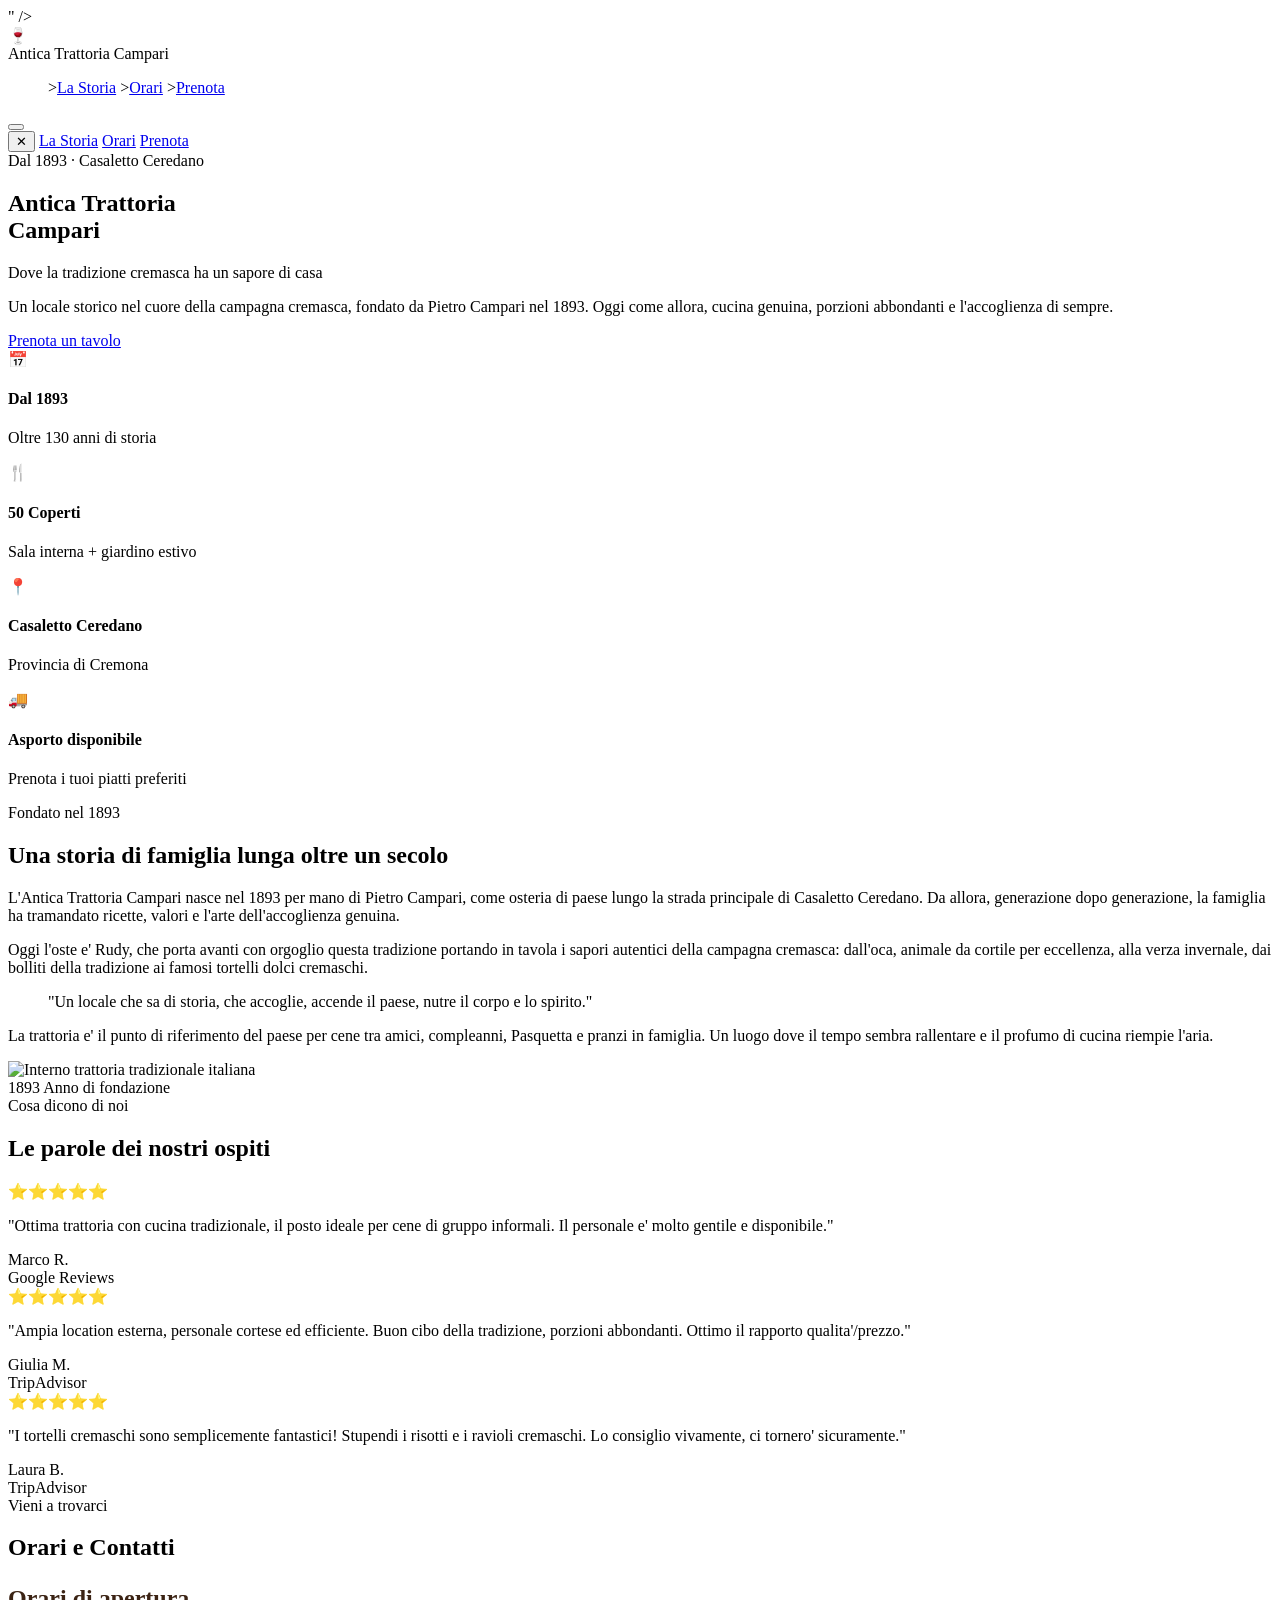
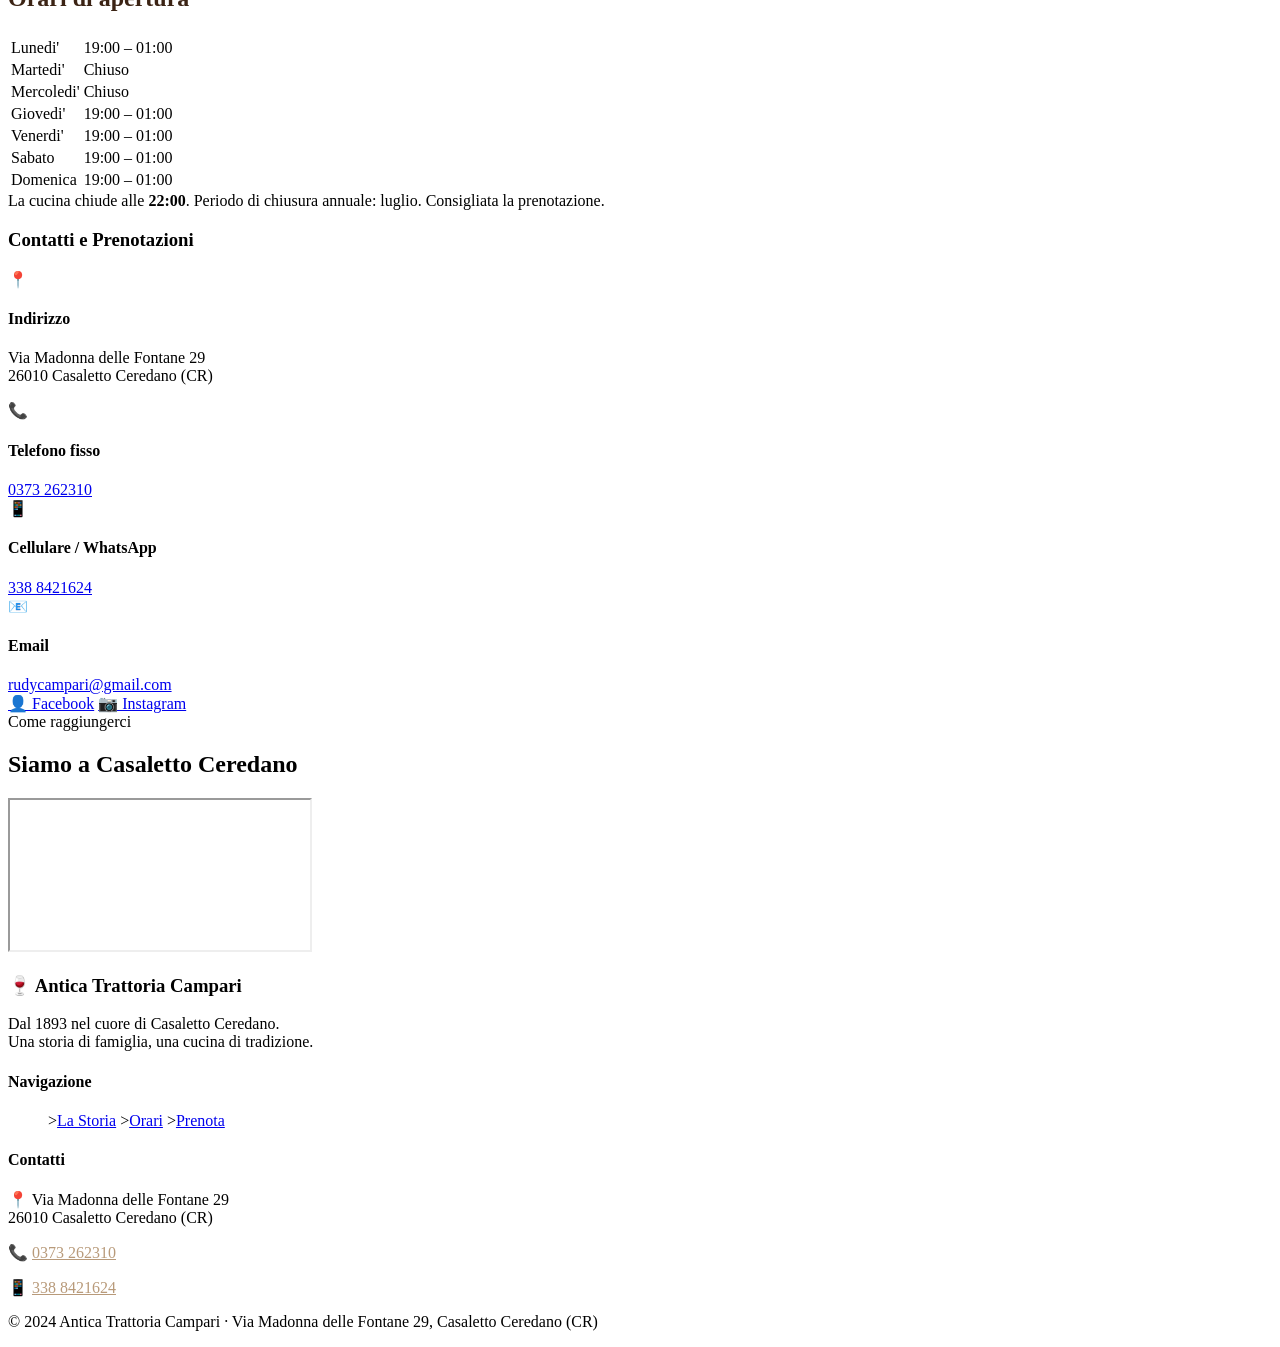
==== commit 11e59d8c: "Update index.html" ====
--- a/index.html
+++ b/index.html
@@ -5,7 +5,7 @@
   <meta name="viewport" content="width=device-width, initial-scale=1.0" />
   <meta name="description" content="Antica Trattoria Campari a Casaletto Ceredano (CR) - Dal 1893, cucina cremasca tradizionale: tortelli dolci, cassoeula d'oca, brasati. Prenota il tuo tavolo." />
   <title>Antica Trattoria Campari | Casaletto Ceredano dal 1893</title>
-  <link rel="stylesheet" href="styles.css" />
+  " />
 </head>
 <body>
 
@@ -17,8 +17,6 @@
     </div>
     <ul class="navbar-menu">
       ><a href="#storia">La Storia</a></li>
-      ><a href="#cucina">La Cucina</a></li>
-      ><a href="menu.html">Menu</a></li>
       ><a href="#orari">Orari</a></li>
       ><a href="#contatti" class="btn-nav">Prenota</a></li>
     </ul>
@@ -31,8 +29,6 @@
   <div class="mobile-menu" id="mobileMenu">
     <button class="mobile-close" id="mobileClose">&#10005;</button>
     <a href="#storia">La Storia</a>
-    <a href="#cucina">La Cucina</a>
-    <a href="menu.html">Menu</a>
     <a href="#orari">Orari</a>
     <a href="#contatti">Prenota</a>
   </div>
@@ -46,7 +42,6 @@
       <p>Un locale storico nel cuore della campagna cremasca, fondato da Pietro Campari nel 1893. Oggi come allora, cucina genuina, porzioni abbondanti e l'accoglienza di sempre.</p>
       <div class="hero-buttons">
         <a href="#contatti" class="btn btn-primary">Prenota un tavolo</a>
-        <a href="menu.html" class="btn btn-outline">Scopri il menu</a>
       </div>
     </div>
   </section>
@@ -90,7 +85,6 @@
           <p>Oggi l'oste e' Rudy, che porta avanti con orgoglio questa tradizione portando in tavola i sapori autentici della campagna cremasca: dall'oca, animale da cortile per eccellenza, alla verza invernale, dai bolliti della tradizione ai famosi tortelli dolci cremaschi.</p>
           <blockquote>"Un locale che sa di storia, che accoglie, accende il paese, nutre il corpo e lo spirito."</blockquote>
           <p>La trattoria e' il punto di riferimento del paese per cene tra amici, compleanni, Pasquetta e pranzi in famiglia. Un luogo dove il tempo sembra rallentare e il profumo di cucina riempie l'aria.</p>
-          <a href="menu.html" class="btn btn-gold" style="margin-top:1.5rem; display:inline-block;">Vedi il menu completo</a>
         </div>
         <div class="storia-img">
           <img src="https://images.unsplash.com/photo-1555396273-367ea4eb4db5?w=800&q=80" alt="Interno trattoria tradizionale italiana" class="storia-img-main" />
@@ -103,73 +97,8 @@
     </div>
   </section>
 
-  <!-- CUCINA -->
-  <section id="cucina" class="section-alt">
-    <div class="container">
-      <div class="section-header">
-        <span class="section-label">La nostra cucina</span>
-        <h2>I sapori autentici della terra cremasca</h2>
-        <p>Materie prime locali, ricette tramandate di generazione in generazione, porzioni abbondanti e prezzi onesti.</p>
-        <div class="divider"></div>
-      </div>
-      <div class="piatti-grid">
-        <div class="piatto-card">
-          <div class="piatto-card-img-placeholder">&#127837;</div>
-          <div class="piatto-card-body">
-            <div class="piatto-card-tag">Il piatto della casa</div>
-            <h3>Tortelli Dolci Cremaschi</h3>
-            <p>La specialita' piu' famosa: pasta fresca ripiena di mostaccino, amaretti, uvetta e cedro candito. La ricetta "al modo Campari" dal 1893.</p>
-          </div>
-        </div>
-        <div class="piatto-card">
-          <div class="piatto-card-img-placeholder">&#129363;</div>
-          <div class="piatto-card-body">
-            <div class="piatto-card-tag">Secondo tipico</div>
-            <h3>Cassoeula d'Oca con la Verza</h3>
-            <p>Il piatto simbolo della cucina cremasca invernale: oca e verza brasate lentamente, un connubio perfetto tra terra e tradizione contadina.</p>
-          </div>
-        </div>
-        <div class="piatto-card">
-          <div class="piatto-card-img-placeholder">&#127859;</div>
-          <div class="piatto-card-body">
-            <div class="piatto-card-tag">Primo rustico</div>
-            <h3>Tagliatelle al Ragu' di Cinghiale</h3>
-            <p>Pasta fresca all'uovo con ragu' di cinghiale a lunga cottura. Un primo robusto e profumato, figlio della tradizione contadina lombarda.</p>
-          </div>
-        </div>
-        <div class="piatto-card">
-          <div class="piatto-card-img-placeholder">&#127857;</div>
-          <div class="piatto-card-body">
-            <div class="piatto-card-tag">Tradizione</div>
-            <h3>Bollito Misto della Tradizione</h3>
-            <p>Gallina lessata, lingua di vitello e biancostato con salsa verde e mostarda di Cremona. Un grande classico della cucina lombarda.</p>
-          </div>
-        </div>
-        <div class="piatto-card">
-          <div class="piatto-card-img-placeholder">&#127858;</div>
-          <div class="piatto-card-body">
-            <div class="piatto-card-tag">Specialita'</div>
-            <h3>Brasato di Cinghiale con Polenta</h3>
-            <p>Stracotto di cinghiale con vino rosso, servito con polenta cremosa e gorgonzola dolce. Profumi e sapori della campagna padana.</p>
-          </div>
-        </div>
-        <div class="piatto-card">
-          <div class="piatto-card-img-placeholder">&#127852;</div>
-          <div class="piatto-card-body">
-            <div class="piatto-card-tag">Dolci</div>
-            <h3>Dolci Fatti in Casa</h3>
-            <p>Tiramisu', torta della nonna, panna cotta e sbrisolona mantovana. Ogni dolce e' preparato ogni giorno con ingredienti freschi.</p>
-          </div>
-        </div>
-      </div>
-      <div style="text-align:center; margin-top:3rem;">
-        <a href="menu.html" class="btn btn-primary">Vedi il menu completo</a>
-      </div>
-    </div>
-  </section>
-
   <!-- RECENSIONI -->
-  <section id="recensioni">
+  <section id="recensioni" class="section-alt">
     <div class="container">
       <div class="section-header">
         <span class="section-label">Cosa dicono di noi</span>
@@ -200,7 +129,7 @@
   </section>
 
   <!-- ORARI E CONTATTI -->
-  <section id="orari" class="section-alt">
+  <section id="orari">
     <div class="container">
       <div class="section-header">
         <span class="section-label">Vieni a trovarci</span>
@@ -245,7 +174,7 @@
               <h4>Cellulare / WhatsApp</h4>
               <a href="tel:+393388421624">338 8421624</a>
             </div>
-                      </div>
+          </div>
           <div class="contatto-item">
             <div class="contatto-icon">&#128231;</div>
             <div>
@@ -254,12 +183,8 @@
             </div>
           </div>
           <div class="social-links">
-            <a href="https://www.facebook.com/trattoriacampari" target="_blank" class="social-btn">
-              &#128100; Facebook
-            </a>
-            <a href="https://www.instagram.com/rudycampari" target="_blank" class="social-btn">
-              &#128247; Instagram
-            </a>
+            <a href="https://www.facebook.com/trattoriacampari" target="_blank" class="social-btn">&#128100; Facebook</a>
+            <a href="https://www.instagram.com/rudycampari" target="_blank" class="social-btn">&#128247; Instagram</a>
           </div>
         </div>
       </div>
@@ -298,8 +223,6 @@
           <h4>Navigazione</h4>
           <ul>
             ><a href="#storia">La Storia</a></li>
-            ><a href="#cucina">La Cucina</a></li>
-            ><a href="menu.html">Menu</a></li>
             ><a href="#orari">Orari</a></li>
             ><a href="#contatti">Prenota</a></li>
           </ul>
@@ -312,7 +235,7 @@
         </div>
       </div>
       <div class="footer-bottom">
-        <p>&copy; 2024 Antica Trattoria Campari &middot; Via Madonna delle Fontane 29, Casaletto Ceredano (CR) &middot; P.IVA: Farea Rodolfo</p>
+        <p>&copy; 2024 Antica Trattoria Campari &middot; Via Madonna delle Fontane 29, Casaletto Ceredano (CR)</p>
       </div>
     </div>
   </footer>
@@ -342,16 +265,7 @@
       });
     });
 
-    // Navbar scroll effect
     window.addEventListener('scroll', () => {
       const navbar = document.querySelector('.navbar');
       if (window.scrollY > 50) {
-        navbar.style.background = 'rgba(59,35,20,1)';
-      } else {
-        navbar.style.background = 'rgba(59,35,20,0.97)';
-      }
-    });
-  </script>
-
-</body>
-</html>
+        
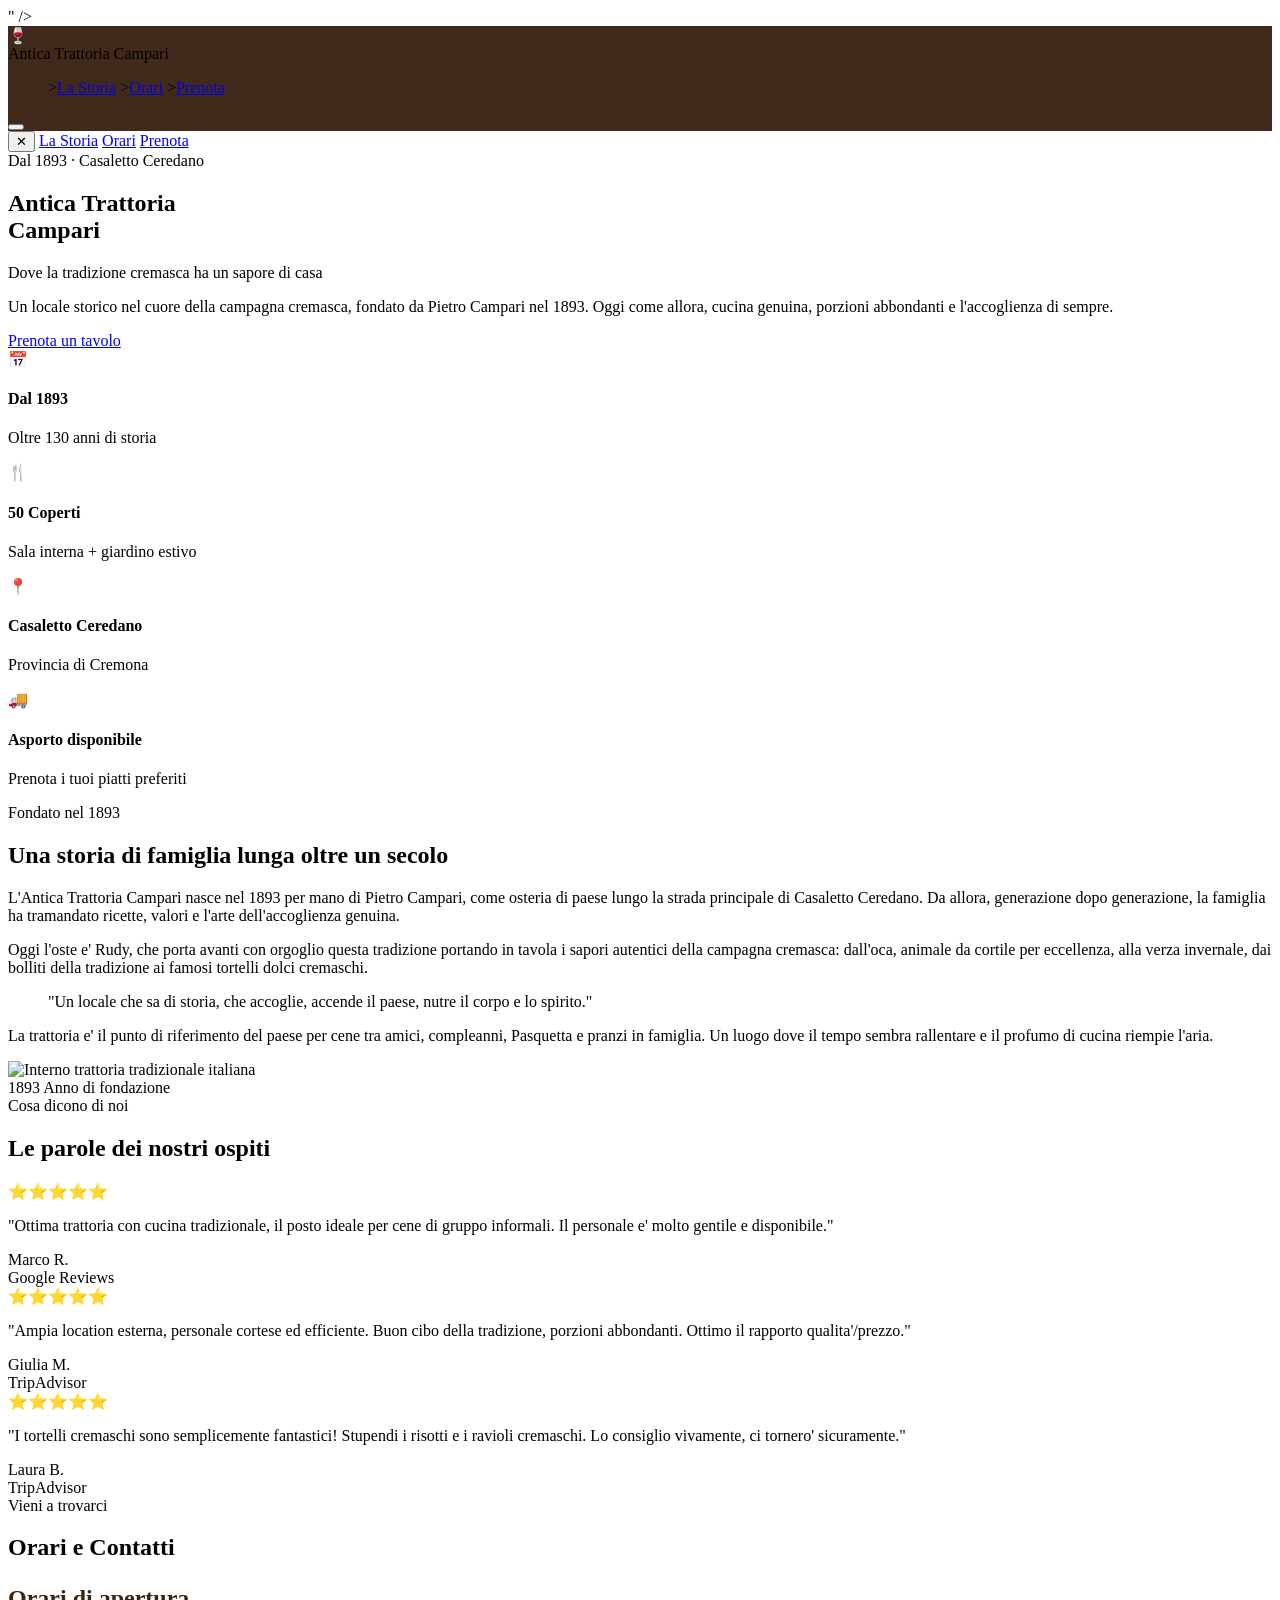
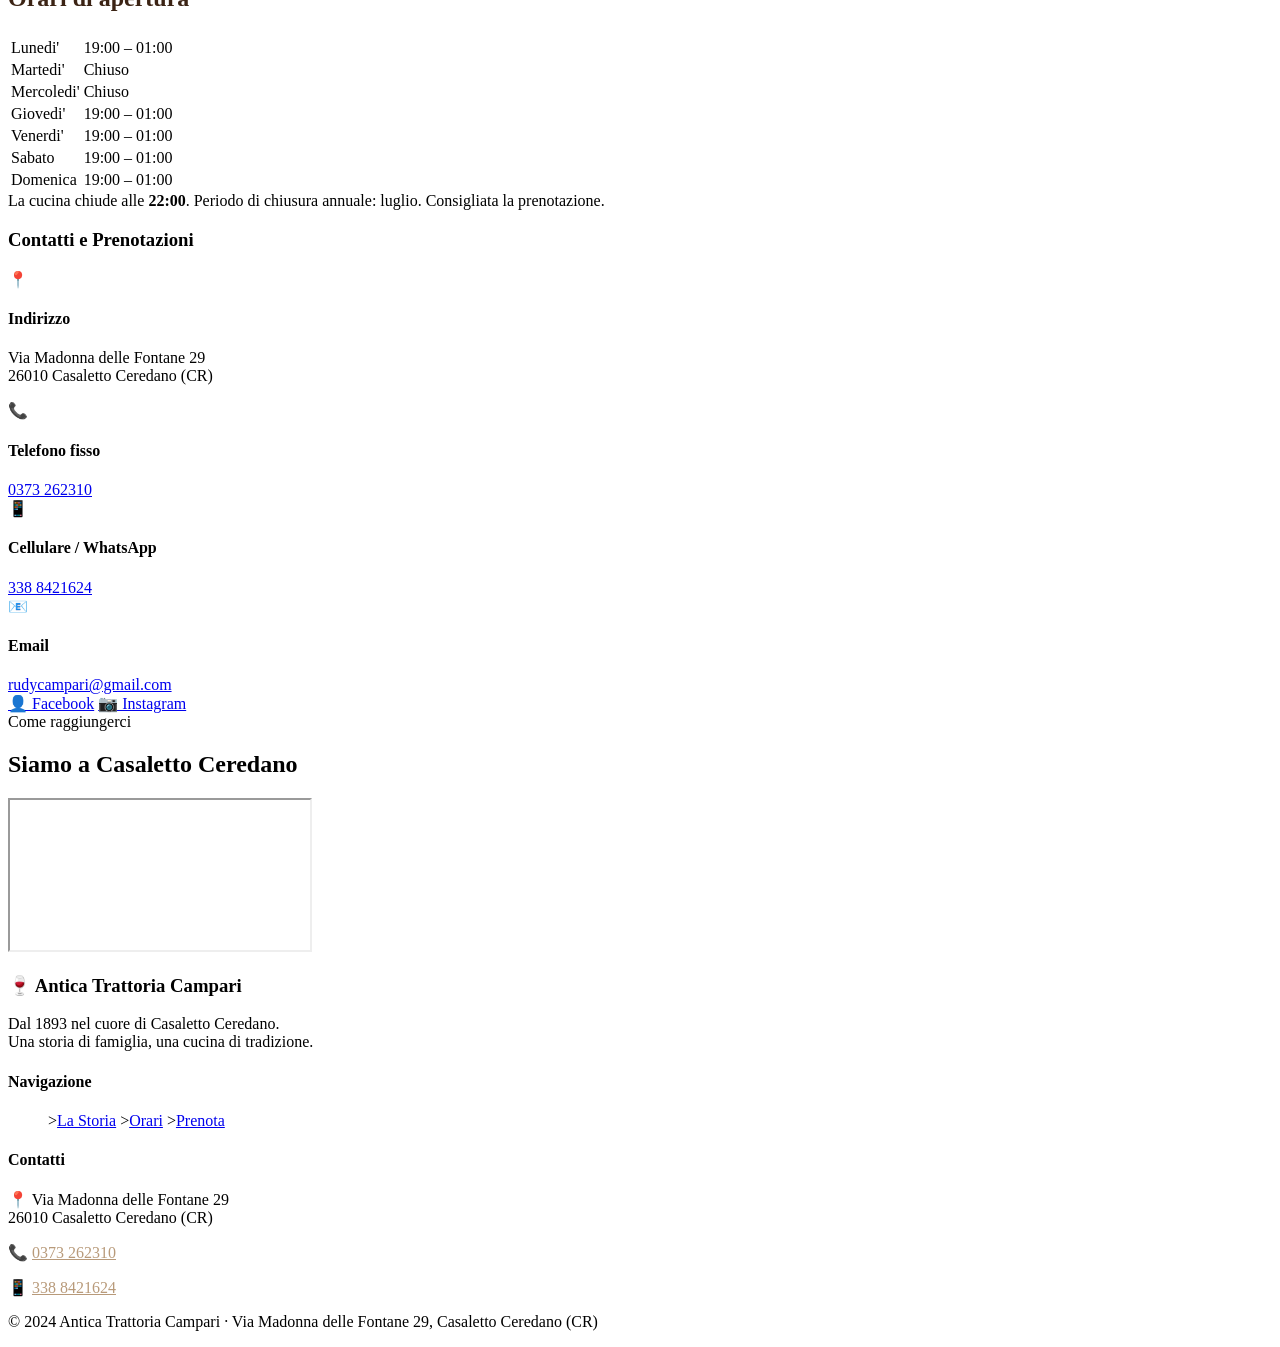
==== commit ba02a03c: "Update index.html" ====
--- a/index.html
+++ b/index.html
@@ -268,4 +268,12 @@
     window.addEventListener('scroll', () => {
       const navbar = document.querySelector('.navbar');
       if (window.scrollY > 50) {
-        
+      navbar.style.background = 'rgba(59,35,20,1)';
+      } else {
+        navbar.style.background = 'rgba(59,35,20,0.97)';
+      }
+    });
+  </script>
+
+</body>
+</html>
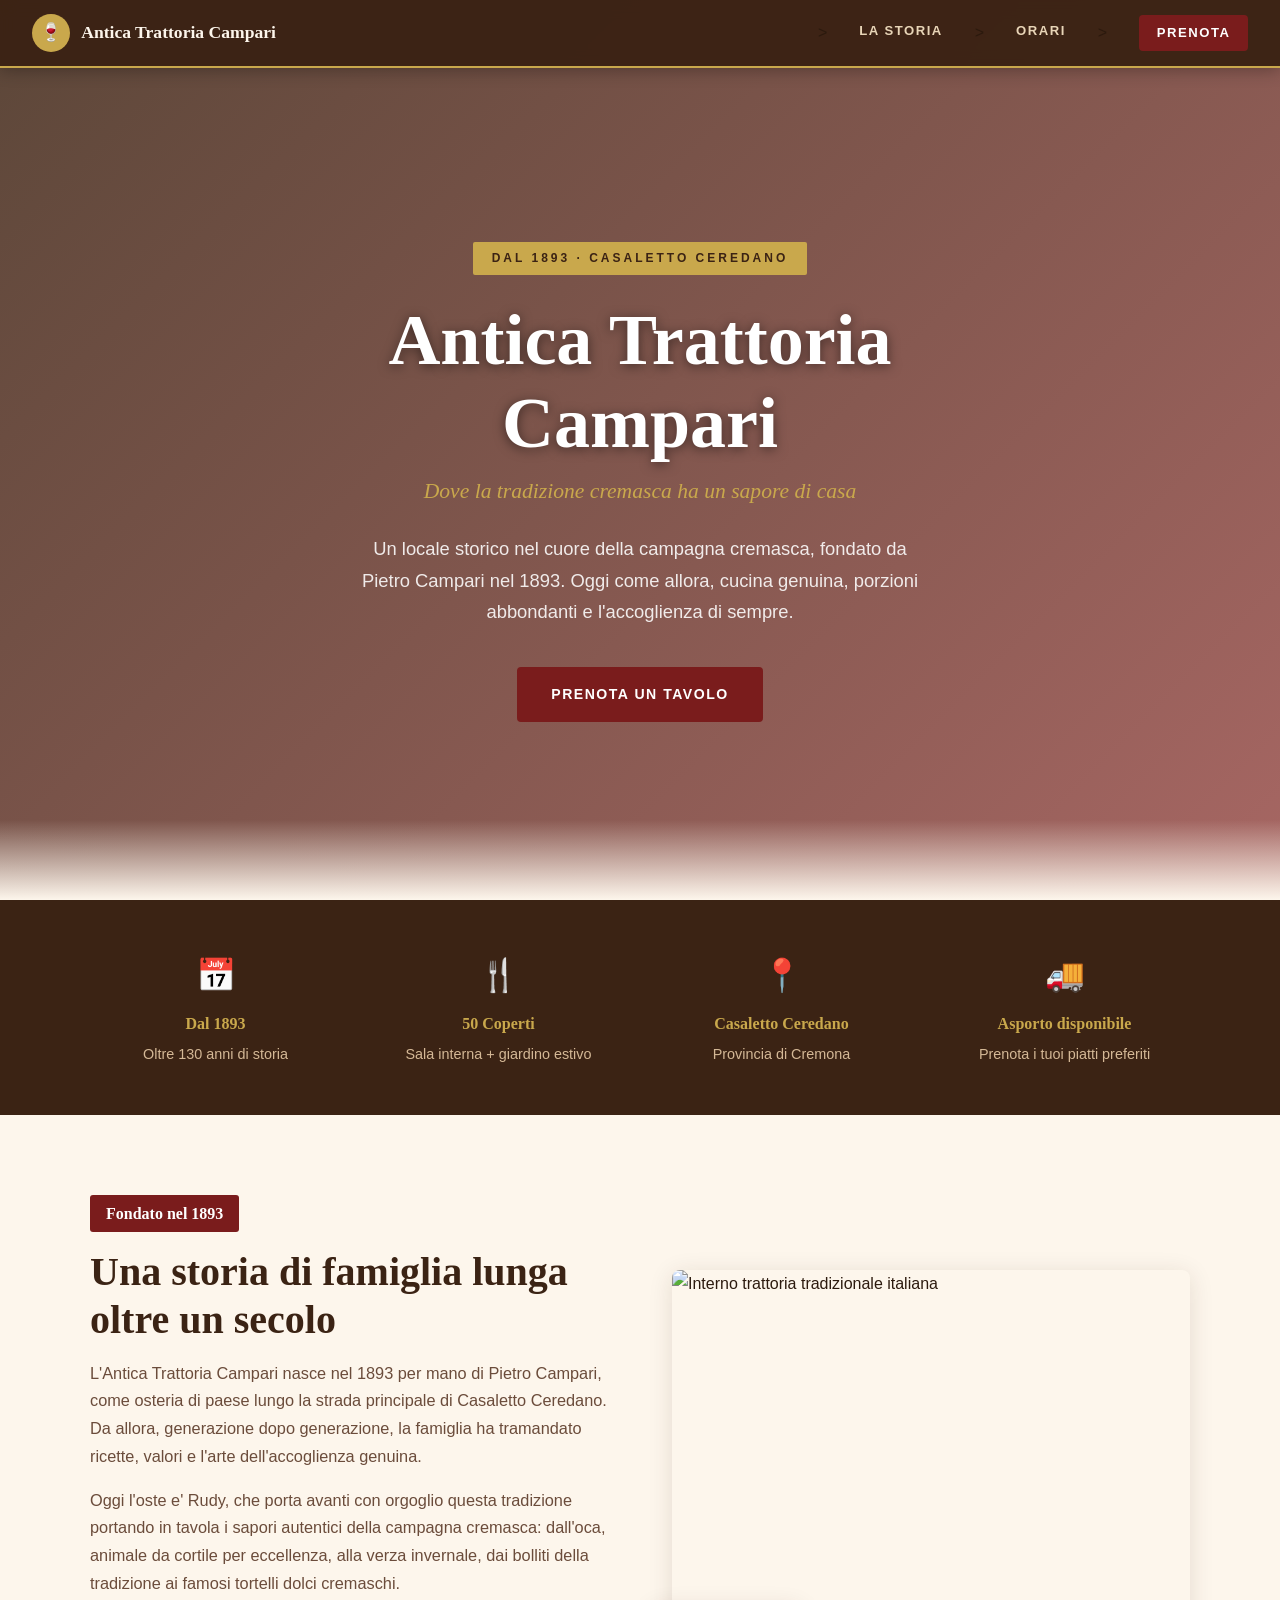
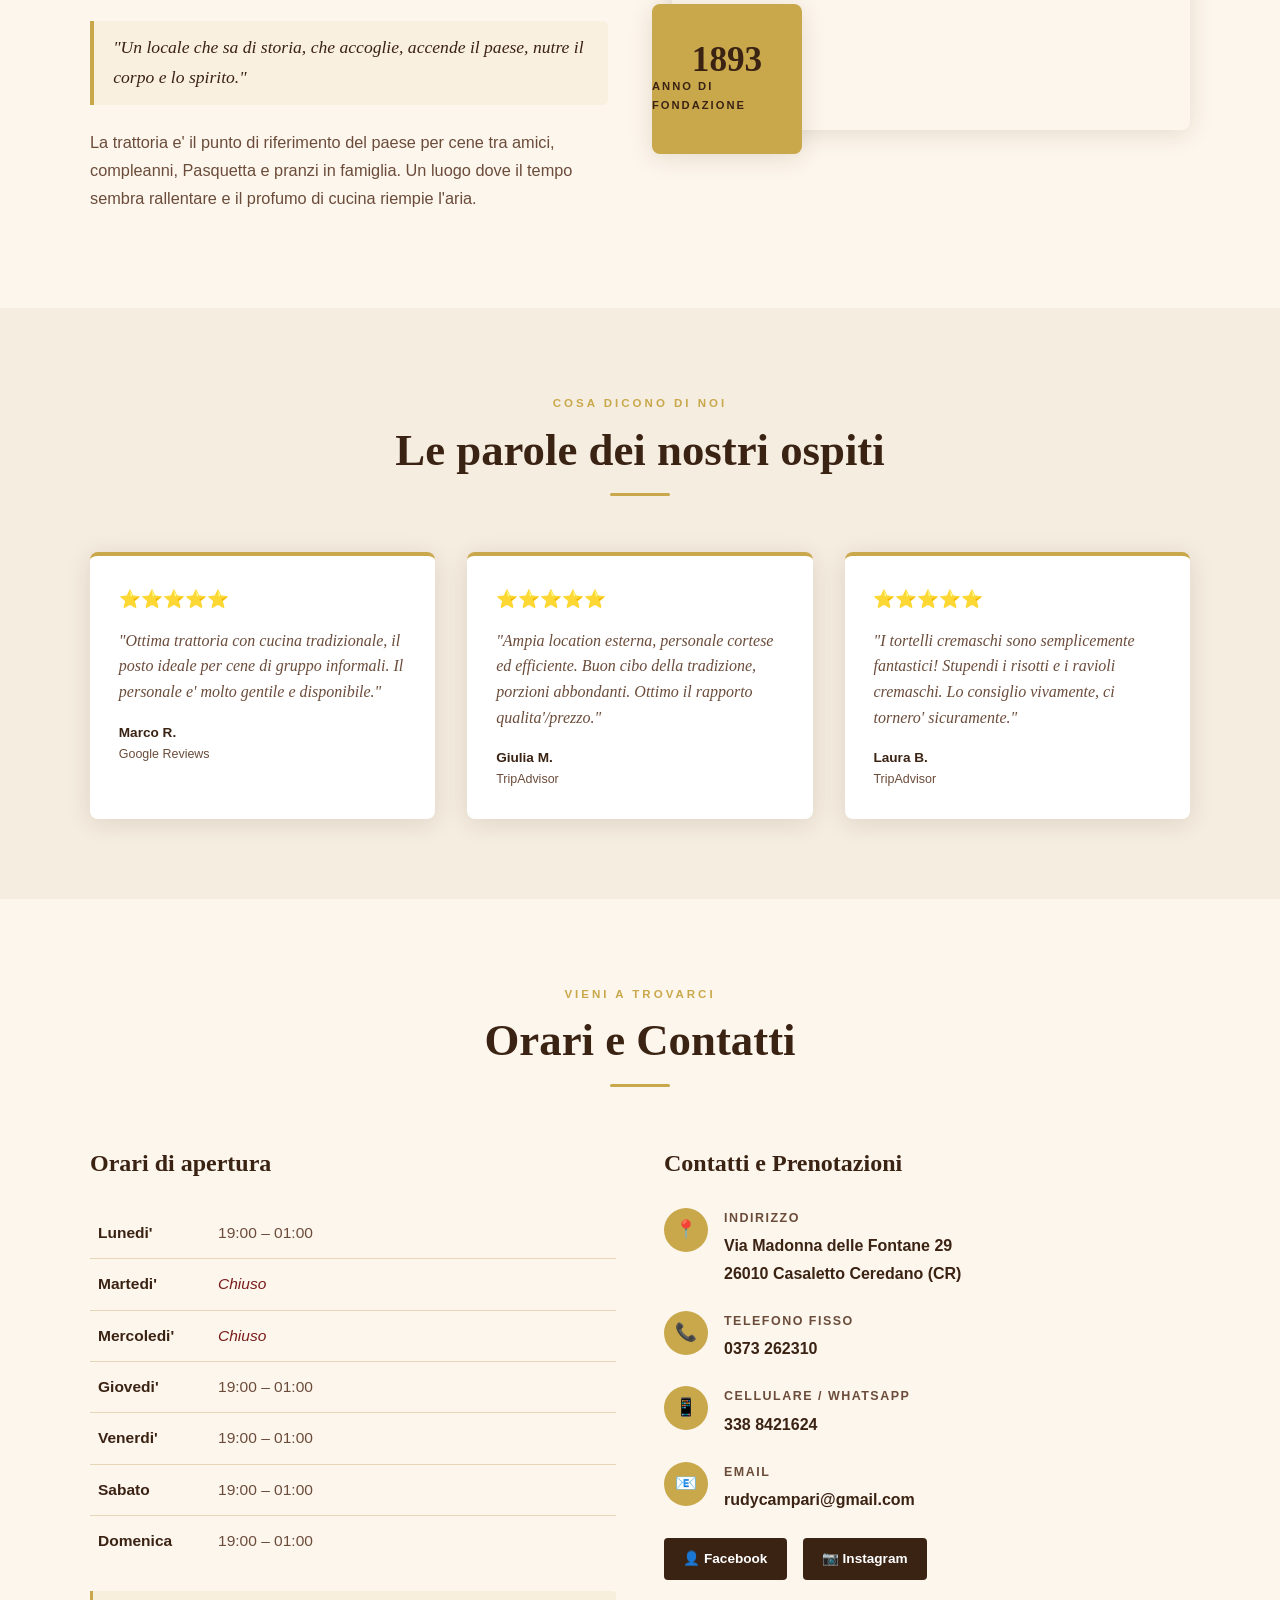
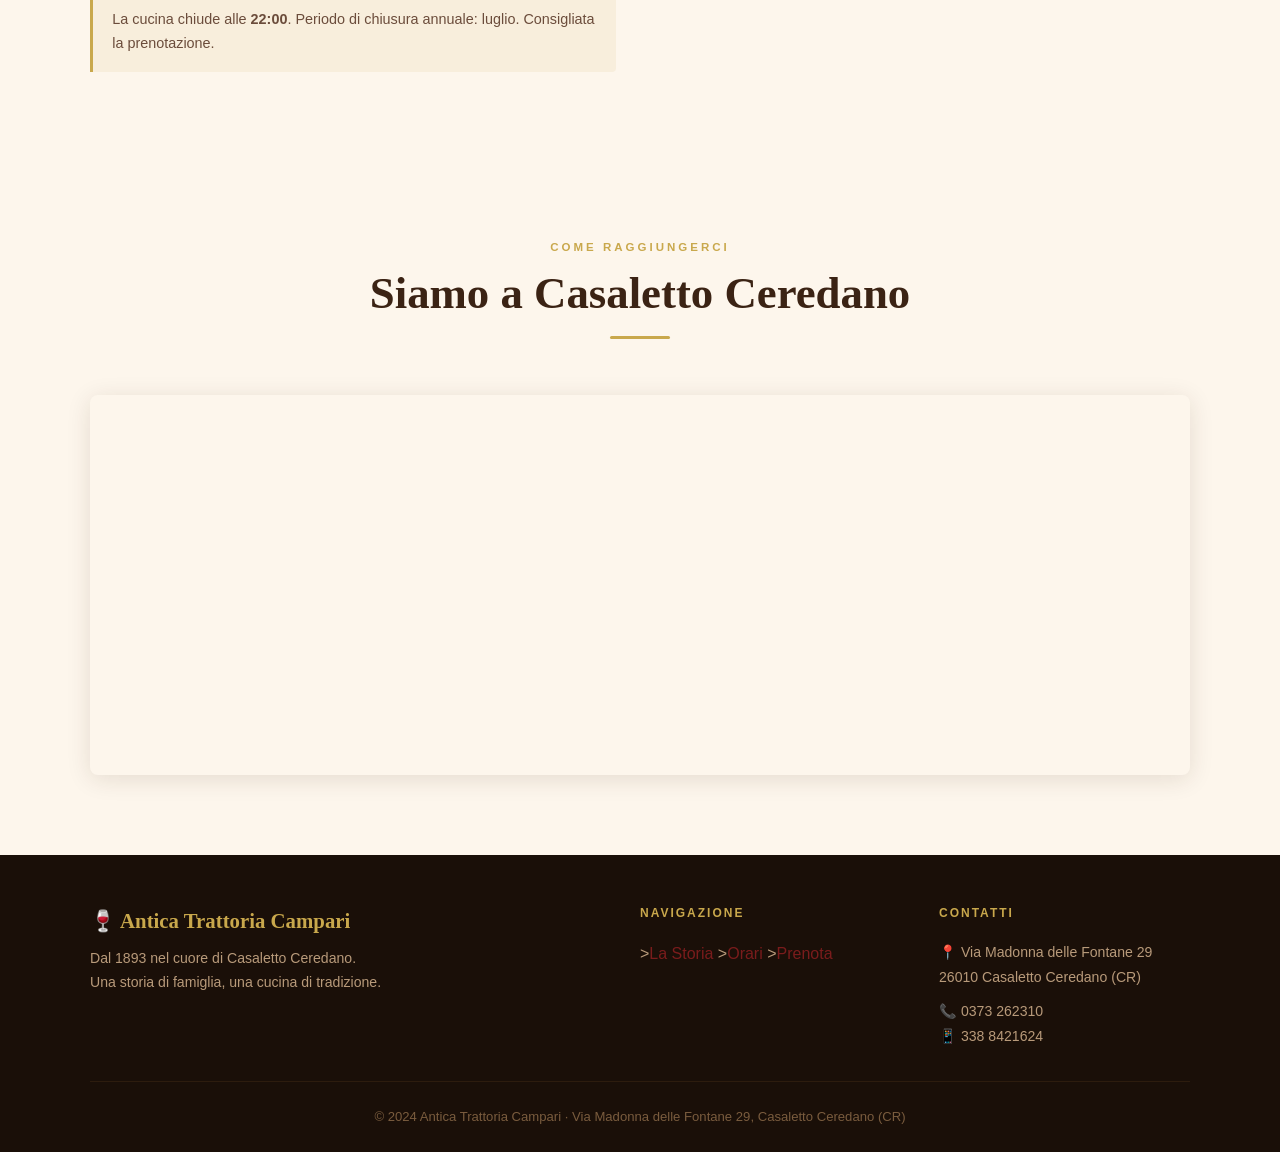
==== commit cb0cc39d: "Update index.html" ====
--- a/index.html
+++ b/index.html
@@ -5,7 +5,7 @@
   <meta name="viewport" content="width=device-width, initial-scale=1.0" />
   <meta name="description" content="Antica Trattoria Campari a Casaletto Ceredano (CR) - Dal 1893, cucina cremasca tradizionale: tortelli dolci, cassoeula d'oca, brasati. Prenota il tuo tavolo." />
   <title>Antica Trattoria Campari | Casaletto Ceredano dal 1893</title>
-  " />
+  <link rel="stylesheet" href="styles.css" />
 </head>
 <body>
 
--- a/styles.css
+++ b/styles.css
@@ -0,0 +1,649 @@
+/* =============================================
+   ANTICA TRATTORIA CAMPARI - styles.css
+   ============================================= */
+
+@import url('https://fonts.googleapis.com/css2?family=Playfair+Display:ital,wght@0,400;0,700;0,900;1,400&family=Lato:wght@300;400;700&display=swap');
+
+:root {
+  --primario: #7a1c1c;
+  --secondario: #3b2314;
+  --oro: #c9a84c;
+  --crema: #fdf6ec;
+  --testo: #2c1a0e;
+  --testo-chiaro: #6b4c3b;
+  --sfondo-alt: #f5ede0;
+  --font-titoli: 'Playfair Display', Georgia, serif;
+  --font-testo: 'Lato', sans-serif;
+  --ombra: 0 4px 24px rgba(60,30,10,0.12);
+  --radius: 8px;
+  --transizione: all 0.3s ease;
+}
+
+*, *::before, *::after { box-sizing: border-box; margin: 0; padding: 0; }
+html { scroll-behavior: smooth; }
+body {
+  font-family: var(--font-testo);
+  color: var(--testo);
+  background: var(--crema);
+  line-height: 1.7;
+  overflow-x: hidden;
+}
+img { max-width: 100%; height: auto; display: block; }
+a { color: var(--primario); text-decoration: none; transition: var(--transizione); }
+a:hover { color: var(--oro); }
+
+/* ===== NAVBAR ===== */
+.navbar {
+  position: fixed;
+  top: 0; left: 0; right: 0;
+  z-index: 1000;
+  background: rgba(59,35,20,0.97);
+  backdrop-filter: blur(8px);
+  padding: 0 2rem;
+  display: flex;
+  align-items: center;
+  justify-content: space-between;
+  height: 68px;
+  border-bottom: 2px solid var(--oro);
+  box-shadow: 0 2px 16px rgba(0,0,0,0.3);
+}
+
+.navbar-brand {
+  display: flex;
+  align-items: center;
+  gap: 0.7rem;
+}
+
+.logo-icon {
+  width: 38px; height: 38px;
+  background: var(--oro);
+  border-radius: 50%;
+  display: flex; align-items: center; justify-content: center;
+  font-size: 1.1rem;
+  flex-shrink: 0;
+}
+
+.navbar-brand span {
+  font-family: var(--font-titoli);
+  font-size: 1.1rem;
+  color: var(--crema);
+  font-weight: 700;
+}
+
+.navbar-menu {
+  display: flex;
+  list-style: none;
+  gap: 2rem;
+  align-items: center;
+}
+
+.navbar-menu a {
+  color: #e8d5b7;
+  font-size: 0.82rem;
+  font-weight: 700;
+  letter-spacing: 1.5px;
+  text-transform: uppercase;
+  border-bottom: 2px solid transparent;
+  padding-bottom: 2px;
+  transition: var(--transizione);
+}
+
+.navbar-menu a:hover { color: var(--oro); border-bottom-color: var(--oro); }
+
+.btn-nav {
+  background: var(--primario) !important;
+  color: #fff !important;
+  padding: 0.45rem 1.1rem !important;
+  border-radius: 4px !important;
+  border: none !important;
+}
+.btn-nav:hover { background: var(--oro) !important; color: var(--secondario) !important; }
+
+.hamburger {
+  display: none;
+  flex-direction: column;
+  gap: 5px;
+  background: none;
+  border: none;
+  cursor: pointer;
+  padding: 4px;
+}
+.hamburger span {
+  display: block;
+  width: 25px; height: 2px;
+  background: #fff;
+  border-radius: 2px;
+  transition: var(--transizione);
+}
+.hamburger.open span:nth-child(1) { transform: translateY(7px) rotate(45deg); }
+.hamburger.open span:nth-child(2) { opacity: 0; }
+.hamburger.open span:nth-child(3) { transform: translateY(-7px) rotate(-45deg); }
+
+.mobile-menu {
+  display: none;
+  position: fixed;
+  inset: 0;
+  background: rgba(59,35,20,0.98);
+  z-index: 999;
+  flex-direction: column;
+  align-items: center;
+  justify-content: center;
+  gap: 2.5rem;
+}
+.mobile-menu.open { display: flex; }
+.mobile-menu a {
+  font-family: var(--font-titoli);
+  font-size: 1.8rem;
+  color: var(--crema);
+}
+.mobile-menu a:hover { color: var(--oro); }
+.mobile-close {
+  position: absolute;
+  top: 1.2rem; right: 1.5rem;
+  background: none; border: none;
+  color: #fff; font-size: 2rem; cursor: pointer;
+}
+
+/* ===== HERO ===== */
+.hero {
+  min-height: 100vh;
+  background:
+    linear-gradient(135deg, rgba(59,35,20,0.83) 0%, rgba(122,28,28,0.66) 100%),
+    url('https://images.unsplash.com/photo-1414235077428-338989a2e8c0?w=1600&q=80') center/cover no-repeat;
+  display: flex;
+  align-items: center;
+  justify-content: center;
+  text-align: center;
+  padding: 8rem 1.5rem 4rem;
+  position: relative;
+}
+.hero::after {
+  content: '';
+  position: absolute;
+  bottom: 0; left: 0; right: 0;
+  height: 80px;
+  background: linear-gradient(to top, var(--crema), transparent);
+}
+.hero-content { max-width: 780px; position: relative; z-index: 1; }
+
+.hero-badge {
+  display: inline-block;
+  background: var(--oro);
+  color: var(--secondario);
+  font-size: 0.75rem;
+  font-weight: 700;
+  letter-spacing: 3px;
+  text-transform: uppercase;
+  padding: 0.4rem 1.2rem;
+  border-radius: 2px;
+  margin-bottom: 1.5rem;
+}
+
+.hero h1 {
+  font-family: var(--font-titoli);
+  font-size: clamp(2.2rem, 6vw, 4.5rem);
+  color: #fff;
+  font-weight: 900;
+  line-height: 1.15;
+  text-shadow: 0 2px 12px rgba(0,0,0,0.5);
+  margin-bottom: 0.5rem;
+}
+
+.hero-sub {
+  font-family: var(--font-titoli);
+  font-style: italic;
+  font-size: clamp(1rem, 2.5vw, 1.35rem);
+  color: var(--oro);
+  display: block;
+  margin-bottom: 1.5rem;
+}
+
+.hero p {
+  font-size: clamp(1rem, 2vw, 1.15rem);
+  color: rgba(255,255,255,0.88);
+  max-width: 580px;
+  margin: 0 auto 2.5rem;
+}
+
+.hero-buttons {
+  display: flex;
+  gap: 1rem;
+  justify-content: center;
+  flex-wrap: wrap;
+}
+
+/* ===== BOTTONI ===== */
+.btn {
+  display: inline-block;
+  padding: 0.85rem 2rem;
+  border-radius: 4px;
+  font-family: var(--font-testo);
+  font-size: 0.88rem;
+  font-weight: 700;
+  letter-spacing: 1.5px;
+  text-transform: uppercase;
+  cursor: pointer;
+  transition: var(--transizione);
+  border: 2px solid transparent;
+}
+.btn-primary { background: var(--primario); color: #fff; border-color: var(--primario); }
+.btn-primary:hover { background: var(--oro); border-color: var(--oro); color: var(--secondario); }
+.btn-outline { background: transparent; color: #fff; border-color: rgba(255,255,255,0.7); }
+.btn-outline:hover { background: rgba(255,255,255,0.12); border-color: #fff; color: #fff; }
+.btn-gold { background: var(--oro); color: var(--secondario); border-color: var(--oro); }
+.btn-gold:hover { background: var(--primario); border-color: var(--primario); color: #fff; }
+
+/* ===== SEZIONI ===== */
+section { padding: 5rem 1.5rem; }
+.section-alt { background: var(--sfondo-alt); }
+.container { max-width: 1100px; margin: 0 auto; }
+
+.section-header { text-align: center; margin-bottom: 3.5rem; }
+.section-label {
+  display: inline-block;
+  font-size: 0.72rem;
+  font-weight: 700;
+  letter-spacing: 3px;
+  text-transform: uppercase;
+  color: var(--oro);
+  margin-bottom: 0.6rem;
+}
+.section-header h2 {
+  font-family: var(--font-titoli);
+  font-size: clamp(1.8rem, 4vw, 2.8rem);
+  color: var(--secondario);
+  line-height: 1.2;
+  margin-bottom: 0.8rem;
+}
+.section-header p { font-size: 1.05rem; color: var(--testo-chiaro); max-width: 600px; margin: 0 auto; }
+.divider { width: 60px; height: 3px; background: var(--oro); margin: 1rem auto 0; border-radius: 2px; }
+
+/* ===== STORIA ===== */
+.storia-grid {
+  display: grid;
+  grid-template-columns: 1fr 1fr;
+  gap: 4rem;
+  align-items: center;
+}
+.storia-testo .anno-tag {
+  display: inline-block;
+  background: var(--primario);
+  color: #fff;
+  font-family: var(--font-titoli);
+  font-size: 1rem;
+  font-weight: 700;
+  padding: 0.3rem 1rem;
+  border-radius: 3px;
+  margin-bottom: 1rem;
+}
+.storia-testo h2 {
+  font-family: var(--font-titoli);
+  font-size: clamp(1.8rem, 3.5vw, 2.5rem);
+  color: var(--secondario);
+  line-height: 1.2;
+  margin-bottom: 1rem;
+}
+.storia-testo p { color: var(--testo-chiaro); margin-bottom: 1rem; font-size: 1.02rem; }
+.storia-testo blockquote {
+  border-left: 4px solid var(--oro);
+  padding: 0.75rem 1.2rem;
+  margin: 1.5rem 0;
+  background: rgba(201,168,76,0.08);
+  border-radius: 0 6px 6px 0;
+  font-family: var(--font-titoli);
+  font-style: italic;
+  color: var(--secondario);
+  font-size: 1.1rem;
+}
+.storia-img { position: relative; padding-bottom: 24px; }
+.storia-img img {
+  width: 100%; height: 460px;
+  object-fit: cover;
+  border-radius: var(--radius);
+  box-shadow: var(--ombra);
+}
+.storia-badge {
+  position: absolute;
+  bottom: 0; left: -20px;
+  width: 150px; height: 150px;
+  background: var(--oro);
+  border-radius: var(--radius);
+  display: flex; flex-direction: column;
+  align-items: center; justify-content: center;
+  box-shadow: var(--ombra);
+}
+.storia-badge .anno { font-family: var(--font-titoli); font-size: 2.2rem; font-weight: 900; color: var(--secondario); line-height: 1; }
+.storia-badge .anno-sub { font-size: 0.7rem; font-weight: 700; letter-spacing: 2px; text-transform: uppercase; color: var(--secondario); }
+
+/* ===== PIATTI CARD ===== */
+.piatti-grid {
+  display: grid;
+  grid-template-columns: repeat(auto-fit, minmax(270px, 1fr));
+  gap: 2rem;
+}
+.piatto-card {
+  background: #fff;
+  border-radius: var(--radius);
+  overflow: hidden;
+  box-shadow: var(--ombra);
+  transition: var(--transizione);
+}
+.piatto-card:hover { transform: translateY(-6px); box-shadow: 0 10px 32px rgba(60,30,10,0.18); }
+.piatto-card-img {
+  width: 100%; height: 200px;
+  object-fit: cover;
+}
+.piatto-card-img-placeholder {
+  width: 100%; height: 200px;
+  background: linear-gradient(135deg, var(--sfondo-alt), #e8d5b7);
+  display: flex; align-items: center; justify-content: center;
+  font-size: 3rem;
+}
+.piatto-card-body { padding: 1.5rem; }
+.piatto-card-tag {
+  font-size: 0.7rem;
+  font-weight: 700;
+  letter-spacing: 2px;
+  text-transform: uppercase;
+  color: var(--oro);
+  margin-bottom: 0.4rem;
+}
+.piatto-card h3 {
+  font-family: var(--font-titoli);
+  font-size: 1.2rem;
+  color: var(--secondario);
+  margin-bottom: 0.5rem;
+}
+.piatto-card p { font-size: 0.92rem; color: var(--testo-chiaro); }
+
+/* ===== INFO STRIP ===== */
+.info-strip {
+  background: var(--secondario);
+  color: var(--crema);
+  padding: 3rem 1.5rem;
+}
+/* ===== INFO STRIP ===== */
+.info-strip {
+  background: var(--secondario);
+  color: var(--crema);
+  padding: 3rem 1.5rem;
+}
+.info-strip-grid {
+  display: grid;
+  grid-template-columns: repeat(auto-fit, minmax(200px, 1fr));
+  gap: 2rem;
+  text-align: center;
+}
+.info-item .info-icon { font-size: 2rem; margin-bottom: 0.5rem; }
+.info-item h4 {
+  font-family: var(--font-titoli);
+  font-size: 1rem;
+  color: var(--oro);
+  margin-bottom: 0.3rem;
+}
+.info-item p { font-size: 0.9rem; color: #d4b896; }
+
+/* ===== ORARI ===== */
+.orari-grid {
+  display: grid;
+  grid-template-columns: 1fr 1fr;
+  gap: 3rem;
+  align-items: start;
+}
+.orari-table { width: 100%; border-collapse: collapse; }
+.orari-table tr { border-bottom: 1px solid #e8d5b7; }
+.orari-table tr:last-child { border-bottom: none; }
+.orari-table td { padding: 0.75rem 0.5rem; font-size: 0.97rem; color: var(--testo-chiaro); }
+.orari-table td:first-child { font-weight: 700; color: var(--secondario); width: 120px; }
+.orari-table .chiuso { color: var(--primario); font-style: italic; }
+.orari-note {
+  margin-top: 1.5rem;
+  padding: 1rem 1.2rem;
+  background: rgba(201,168,76,0.1);
+  border-left: 3px solid var(--oro);
+  border-radius: 0 4px 4px 0;
+  font-size: 0.9rem;
+  color: var(--testo-chiaro);
+}
+.orari-contatti h3 {
+  font-family: var(--font-titoli);
+  font-size: 1.5rem;
+  color: var(--secondario);
+  margin-bottom: 1.5rem;
+}
+.contatto-item {
+  display: flex;
+  align-items: flex-start;
+  gap: 1rem;
+  margin-bottom: 1.5rem;
+}
+.contatto-icon {
+  width: 44px; height: 44px;
+  background: var(--oro);
+  border-radius: 50%;
+  display: flex; align-items: center; justify-content: center;
+  font-size: 1.1rem;
+  flex-shrink: 0;
+}
+.contatto-item h4 { font-size: 0.78rem; font-weight: 700; letter-spacing: 1.5px; text-transform: uppercase; color: var(--testo-chiaro); margin-bottom: 0.2rem; }
+.contatto-item a, .contatto-item p { font-size: 1rem; color: var(--secondario); font-weight: 600; }
+.social-links { display: flex; gap: 1rem; margin-top: 1.5rem; }
+.social-btn {
+  display: inline-flex;
+  align-items: center;
+  gap: 0.5rem;
+  background: var(--secondario);
+  color: #fff;
+  padding: 0.6rem 1.2rem;
+  border-radius: 4px;
+  font-size: 0.85rem;
+  font-weight: 700;
+  transition: var(--transizione);
+}
+.social-btn:hover { background: var(--primario); color: #fff; }
+
+/* ===== RECENSIONI ===== */
+.recensioni-grid {
+  display: grid;
+  grid-template-columns: repeat(auto-fit, minmax(280px, 1fr));
+  gap: 2rem;
+}
+.recensione-card {
+  background: #fff;
+  border-radius: var(--radius);
+  padding: 1.8rem;
+  box-shadow: var(--ombra);
+  border-top: 4px solid var(--oro);
+}
+.stelle { font-size: 1.1rem; margin-bottom: 0.8rem; }
+.recensione-card p {
+  font-family: var(--font-titoli);
+  font-style: italic;
+  color: var(--testo-chiaro);
+  font-size: 1rem;
+  margin-bottom: 1rem;
+  line-height: 1.6;
+}
+.recensione-autore { font-size: 0.85rem; font-weight: 700; color: var(--secondario); }
+.recensione-fonte { font-size: 0.78rem; color: var(--testo-chiaro); }
+
+/* ===== MAPPA ===== */
+.mappa-wrapper {
+  border-radius: var(--radius);
+  overflow: hidden;
+  box-shadow: var(--ombra);
+  margin-top: 2rem;
+}
+.mappa-wrapper iframe { display: block; width: 100%; height: 380px; border: 0; }
+
+/* ===== FOOTER ===== */
+footer {
+  background: #1a0f08;
+  color: #b89a7a;
+  padding: 3rem 1.5rem 1.5rem;
+}
+.footer-grid {
+  display: grid;
+  grid-template-columns: 2fr 1fr 1fr;
+  gap: 3rem;
+  margin-bottom: 2rem;
+}
+.footer-brand h3 {
+  font-family: var(--font-titoli);
+  font-size: 1.3rem;
+  color: var(--oro);
+  margin-bottom: 0.5rem;
+}
+.footer-brand p { font-size: 0.88rem; line-height: 1.7; }
+.footer-col h4 {
+  font-size: 0.75rem;
+  font-weight: 700;
+  letter-spacing: 2px;
+  text-transform: uppercase;
+  color: var(--oro);
+  margin-bottom: 1rem;
+}
+.footer-col ul { list-style: none; }
+.footer-col ul li { margin-bottom: 0.5rem; }
+.footer-col ul li a { font-size: 0.88rem; color: #b89a7a; transition: var(--transizione); }
+.footer-col ul li a:hover { color: var(--oro); }
+.footer-col p { font-size: 0.88rem; line-height: 1.8; }
+.footer-bottom {
+  border-top: 1px solid #2d1c0e;
+  padding-top: 1.5rem;
+  text-align: center;
+  font-size: 0.82rem;
+  color: #7a5c3e;
+}
+
+/* ===== PAGINA MENU ===== */
+.menu-hero {
+  min-height: 45vh;
+  background:
+    linear-gradient(135deg, rgba(59,35,20,0.88) 0%, rgba(122,28,28,0.72) 100%),
+    url('https://images.unsplash.com/photo-1555396273-367ea4eb4db5?w=1600&q=80') center/cover no-repeat;
+  display: flex;
+  align-items: center;
+  justify-content: center;
+  text-align: center;
+  padding: 8rem 1.5rem 4rem;
+}
+.menu-hero h1 {
+  font-family: var(--font-titoli);
+  font-size: clamp(2rem, 5vw, 3.5rem);
+  color: #fff;
+  font-weight: 900;
+}
+.menu-hero p { color: rgba(255,255,255,0.85); margin-top: 1rem; font-size: 1.1rem; }
+
+.menu-nav {
+  display: flex;
+  gap: 0.5rem;
+  flex-wrap: wrap;
+  justify-content: center;
+  margin-bottom: 3rem;
+}
+.menu-nav-btn {
+  background: #fff;
+  border: 2px solid #e8d5b7;
+  color: var(--testo-chiaro);
+  padding: 0.5rem 1.2rem;
+  border-radius: 30px;
+  font-size: 0.85rem;
+  font-weight: 700;
+  cursor: pointer;
+  transition: var(--transizione);
+  letter-spacing: 0.5px;
+}
+.menu-nav-btn:hover,
+.menu-nav-btn.active {
+  background: var(--primario);
+  border-color: var(--primario);
+  color: #fff;
+}
+
+.menu-categoria { margin-bottom: 4rem; }
+.menu-categoria-header {
+  display: flex;
+  align-items: center;
+  gap: 1rem;
+  margin-bottom: 2rem;
+  padding-bottom: 0.75rem;
+  border-bottom: 2px solid var(--oro);
+}
+.menu-categoria-header .cat-icon { font-size: 1.8rem; }
+.menu-categoria-header h2 {
+  font-family: var(--font-titoli);
+  font-size: 1.8rem;
+  color: var(--secondario);
+}
+.menu-items-grid {
+  display: grid;
+  grid-template-columns: repeat(auto-fit, minmax(300px, 1fr));
+  gap: 1rem;
+}
+.menu-item {
+  background: #fff;
+  border-radius: var(--radius);
+  padding: 1.2rem 1.5rem;
+  box-shadow: 0 2px 12px rgba(60,30,10,0.08);
+  display: flex;
+  justify-content: space-between;
+  align-items: flex-start;
+  gap: 1rem;
+  transition: var(--transizione);
+}
+.menu-item:hover { box-shadow: 0 4px 20px rgba(60,30,10,0.15); transform: translateY(-2px); }
+.menu-item-info h4 {
+  font-family: var(--font-titoli);
+  font-size: 1.05rem;
+  color: var(--secondario);
+  margin-bottom: 0.25rem;
+}
+.menu-item-info p { font-size: 0.88rem; color: var(--testo-chiaro); }
+.menu-item .prezzo {
+  font-family: var(--font-titoli);
+  font-size: 1.1rem;
+  font-weight: 700;
+  color: var(--primario);
+  white-space: nowrap;
+}
+.menu-item .badge-spec {
+  display: inline-block;
+  background: var(--oro);
+  color: var(--secondario);
+  font-size: 0.62rem;
+  font-weight: 700;
+  letter-spacing: 1px;
+  text-transform: uppercase;
+  padding: 0.15rem 0.5rem;
+  border-radius: 2px;
+  margin-top: 0.3rem;
+}
+
+/* ===== RESPONSIVE ===== */
+@media (max-width: 768px) {
+  .navbar-menu { display: none; }
+  .hamburger { display: flex; }
+
+  .storia-grid { grid-template-columns: 1fr; gap: 3rem; }
+  .storia-img { order: -1; padding-bottom: 0; }
+  .storia-img img { height: 280px; }
+  .storia-badge { display: none; }
+
+  .orari-grid { grid-template-columns: 1fr; gap: 2rem; }
+  .footer-grid { grid-template-columns: 1fr; gap: 2rem; }
+
+  .hero-buttons { flex-direction: column; align-items: center; }
+  .btn { width: 100%; max-width: 300px; text-align: center; }
+
+  section { padding: 3.5rem 1rem; }
+  .menu-items-grid { grid-template-columns: 1fr; }
+  .social-links { flex-direction: column; }
+}
+
+@media (max-width: 480px) {
+  .navbar { padding: 0 1rem; }
+  .navbar-brand span { font-size: 0.95rem; }
+  .info-strip-grid { grid-template-columns: 1fr 1fr; }
+}
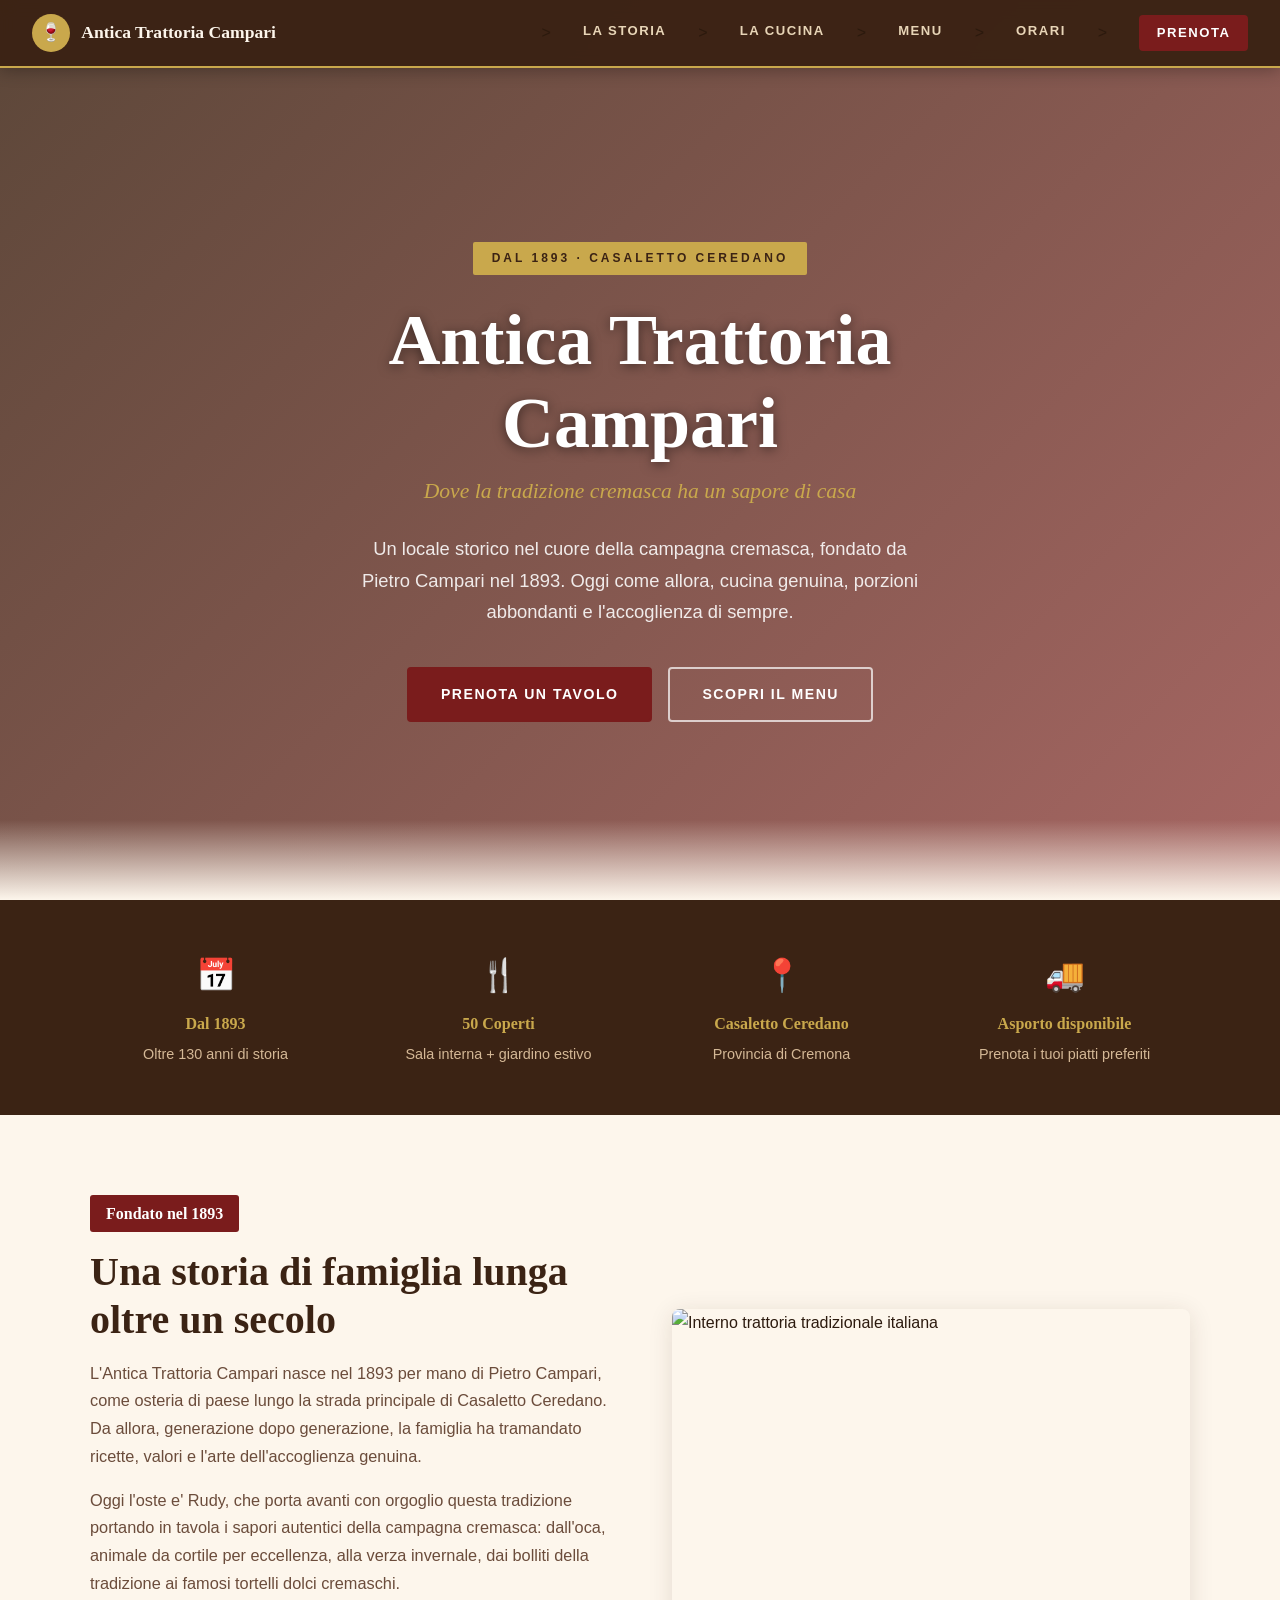
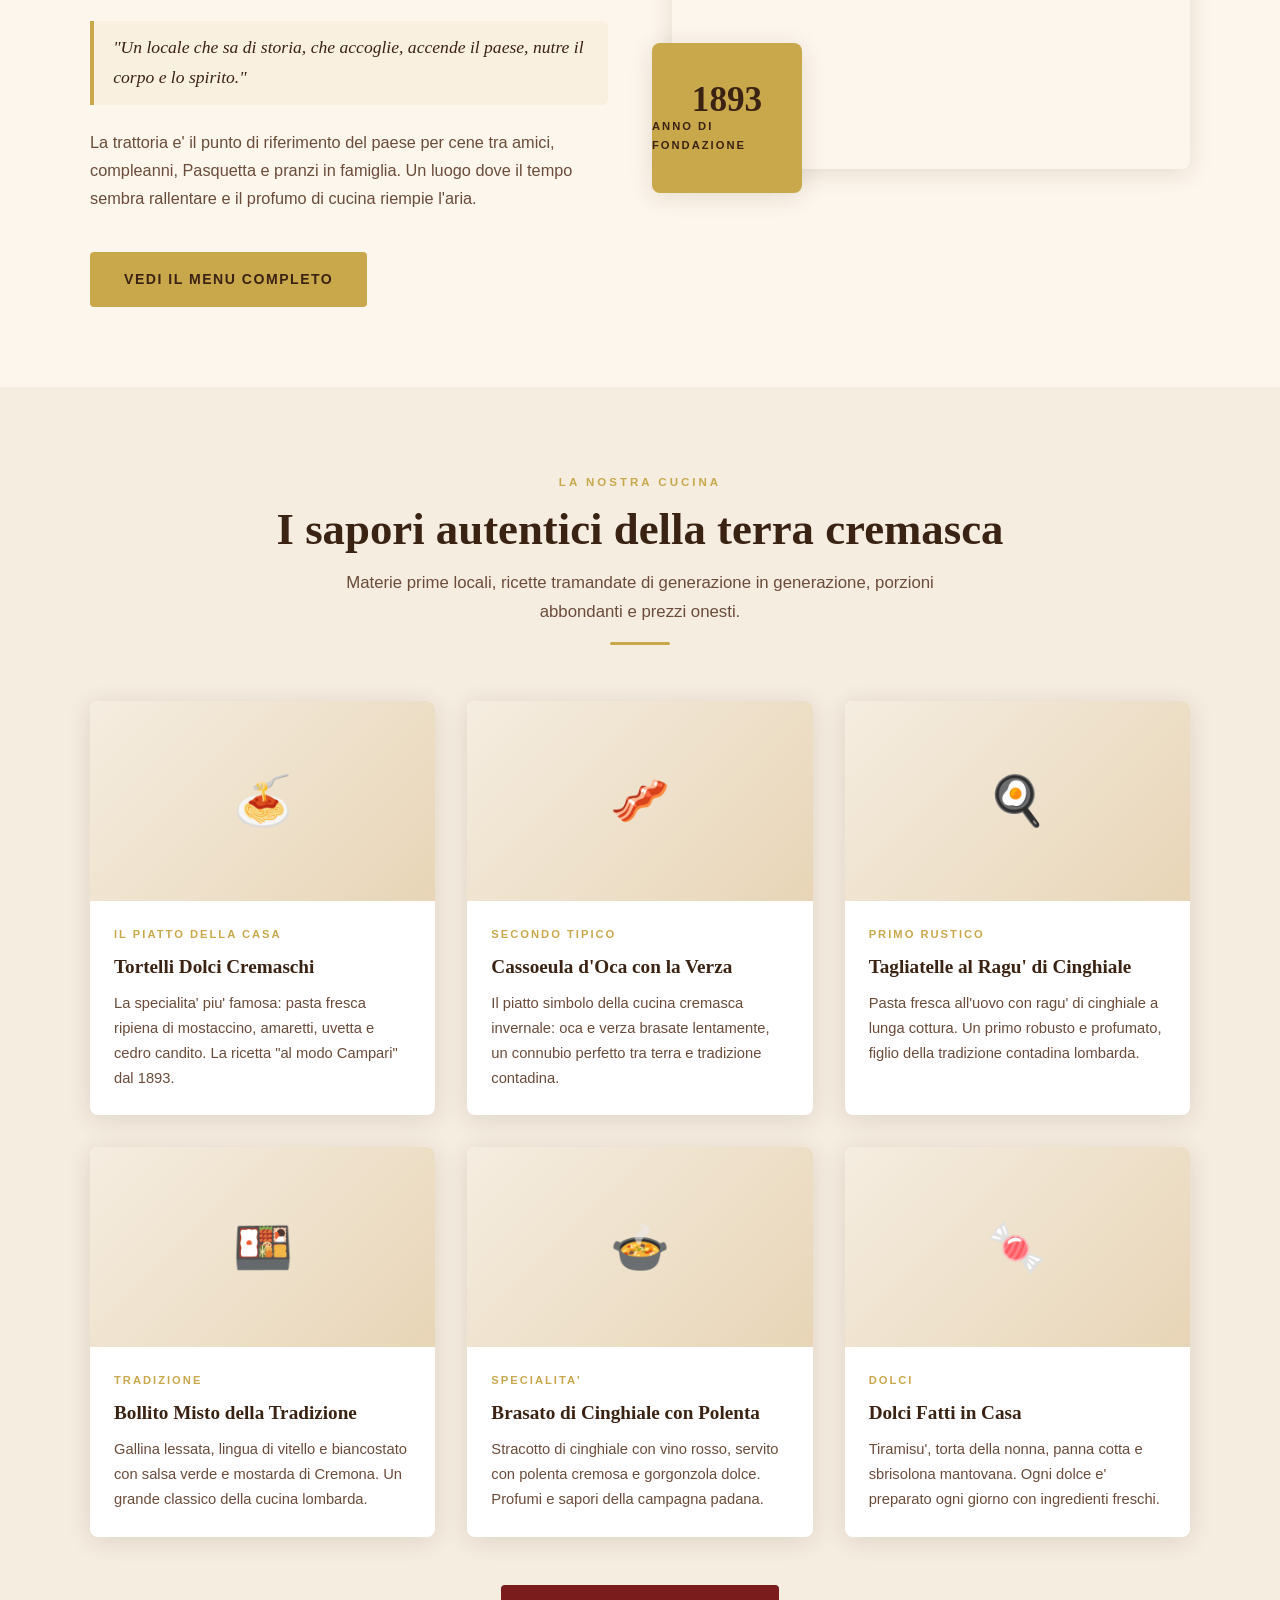
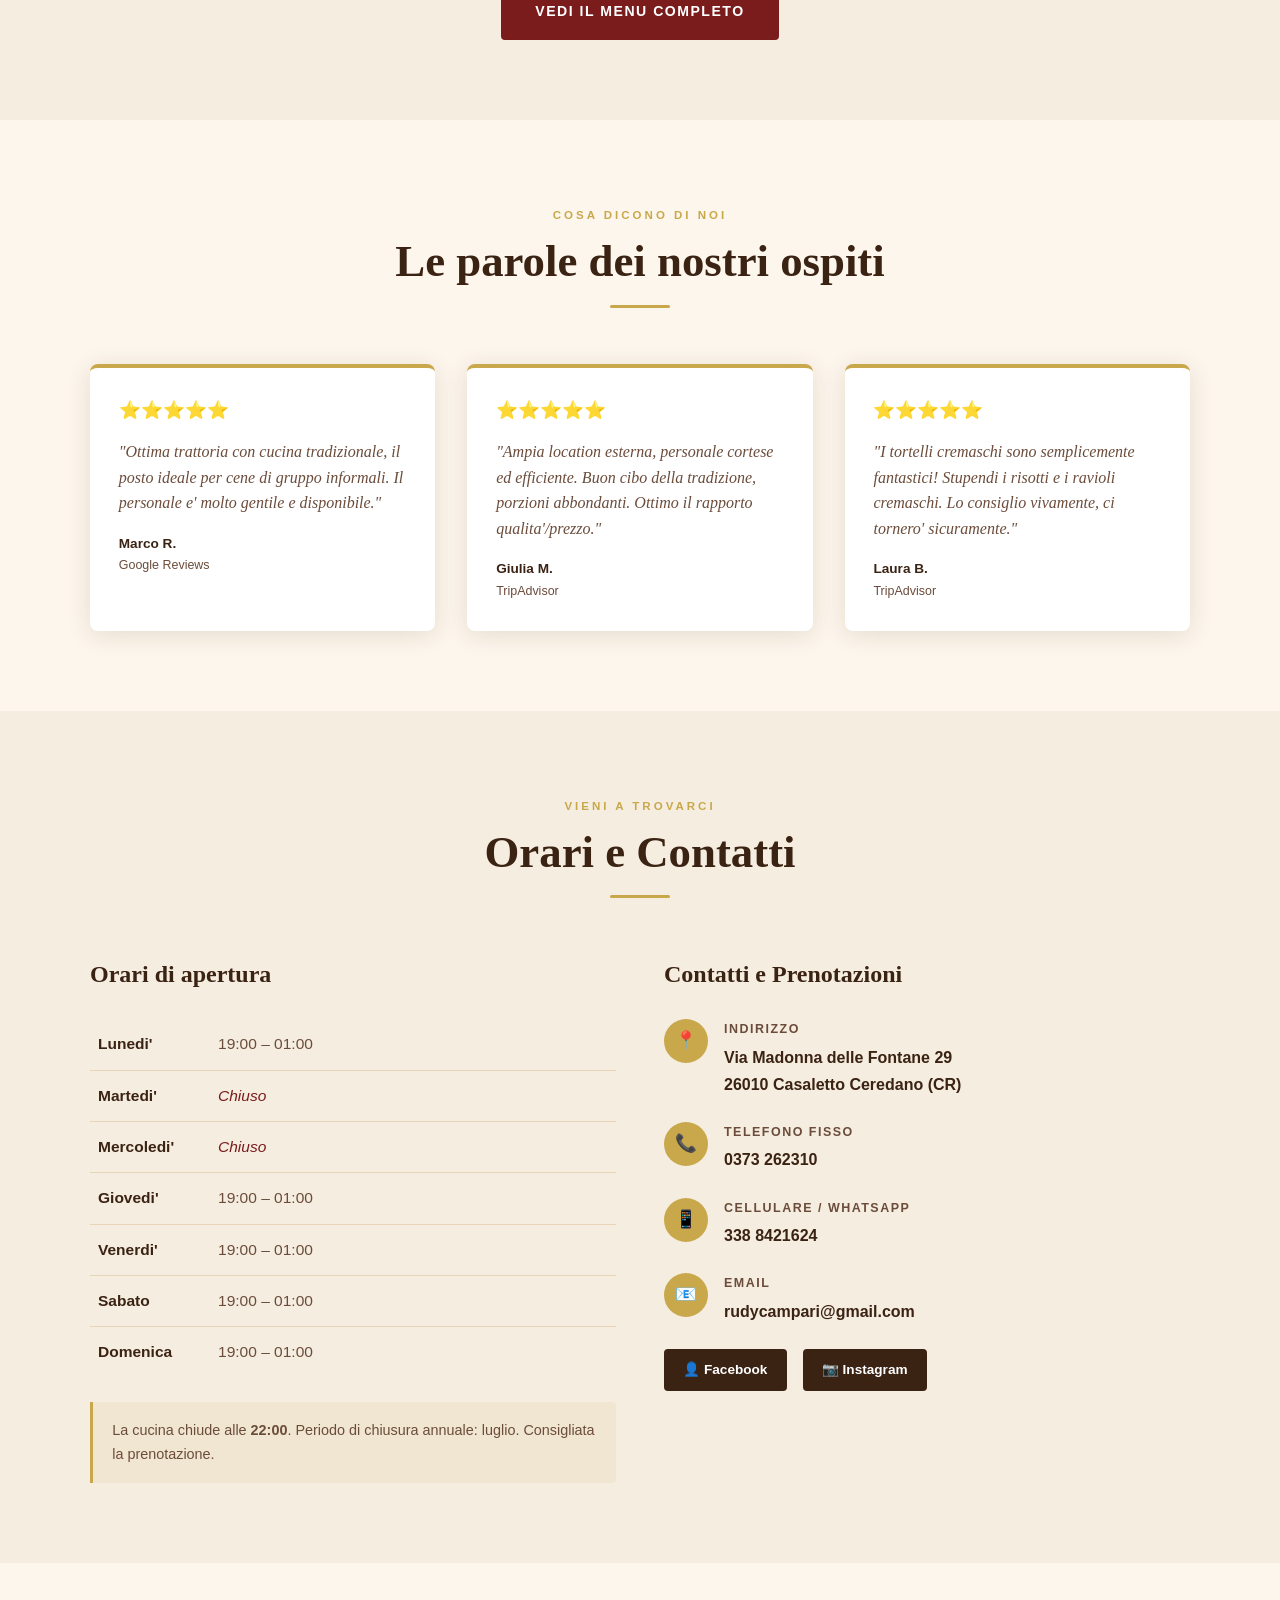
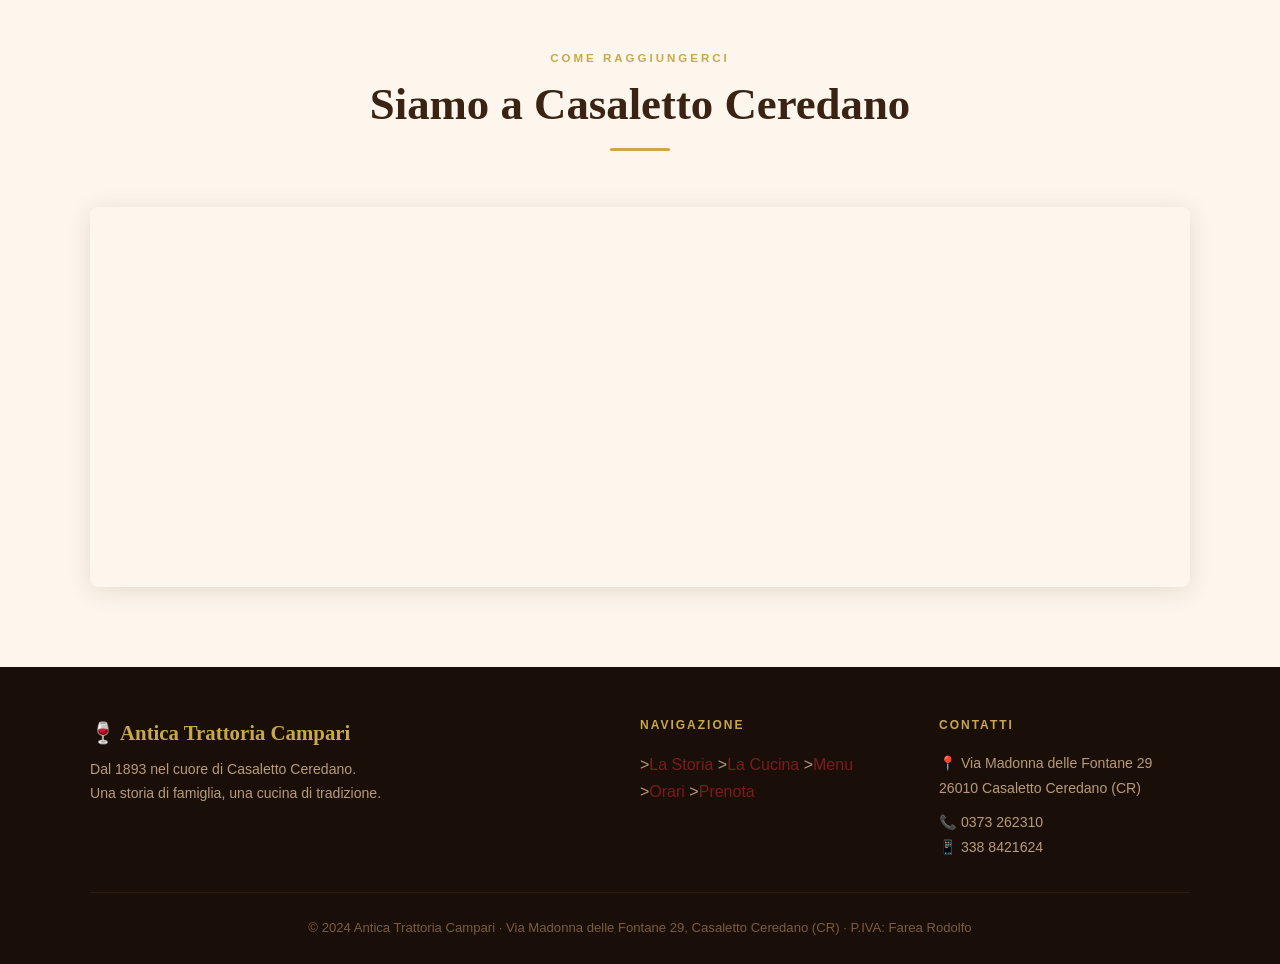
==== commit 0afafbf5: "Update index.html" ====
--- a/index.html
+++ b/index.html
@@ -1,4 +1,4 @@
-<!DOCTYPE html>
+<!DOCTYPE html> 
 <html lang="it">
 <head>
   <meta charset="UTF-8" />
@@ -17,6 +17,8 @@
     </div>
     <ul class="navbar-menu">
       ><a href="#storia">La Storia</a></li>
+      ><a href="#cucina">La Cucina</a></li>
+      ><a href="menu.html">Menu</a></li>
       ><a href="#orari">Orari</a></li>
       ><a href="#contatti" class="btn-nav">Prenota</a></li>
     </ul>
@@ -29,6 +31,8 @@
   <div class="mobile-menu" id="mobileMenu">
     <button class="mobile-close" id="mobileClose">&#10005;</button>
     <a href="#storia">La Storia</a>
+    <a href="#cucina">La Cucina</a>
+    <a href="menu.html">Menu</a>
     <a href="#orari">Orari</a>
     <a href="#contatti">Prenota</a>
   </div>
@@ -42,6 +46,7 @@
       <p>Un locale storico nel cuore della campagna cremasca, fondato da Pietro Campari nel 1893. Oggi come allora, cucina genuina, porzioni abbondanti e l'accoglienza di sempre.</p>
       <div class="hero-buttons">
         <a href="#contatti" class="btn btn-primary">Prenota un tavolo</a>
+        <a href="menu.html" class="btn btn-outline">Scopri il menu</a>
       </div>
     </div>
   </section>
@@ -85,6 +90,7 @@
           <p>Oggi l'oste e' Rudy, che porta avanti con orgoglio questa tradizione portando in tavola i sapori autentici della campagna cremasca: dall'oca, animale da cortile per eccellenza, alla verza invernale, dai bolliti della tradizione ai famosi tortelli dolci cremaschi.</p>
           <blockquote>"Un locale che sa di storia, che accoglie, accende il paese, nutre il corpo e lo spirito."</blockquote>
           <p>La trattoria e' il punto di riferimento del paese per cene tra amici, compleanni, Pasquetta e pranzi in famiglia. Un luogo dove il tempo sembra rallentare e il profumo di cucina riempie l'aria.</p>
+          <a href="menu.html" class="btn btn-gold" style="margin-top:1.5rem; display:inline-block;">Vedi il menu completo</a>
         </div>
         <div class="storia-img">
           <img src="https://images.unsplash.com/photo-1555396273-367ea4eb4db5?w=800&q=80" alt="Interno trattoria tradizionale italiana" class="storia-img-main" />
@@ -97,8 +103,73 @@
     </div>
   </section>
 
+  <!-- CUCINA -->
+  <section id="cucina" class="section-alt">
+    <div class="container">
+      <div class="section-header">
+        <span class="section-label">La nostra cucina</span>
+        <h2>I sapori autentici della terra cremasca</h2>
+        <p>Materie prime locali, ricette tramandate di generazione in generazione, porzioni abbondanti e prezzi onesti.</p>
+        <div class="divider"></div>
+      </div>
+      <div class="piatti-grid">
+        <div class="piatto-card">
+          <div class="piatto-card-img-placeholder">&#127837;</div>
+          <div class="piatto-card-body">
+            <div class="piatto-card-tag">Il piatto della casa</div>
+            <h3>Tortelli Dolci Cremaschi</h3>
+            <p>La specialita' piu' famosa: pasta fresca ripiena di mostaccino, amaretti, uvetta e cedro candito. La ricetta "al modo Campari" dal 1893.</p>
+          </div>
+        </div>
+        <div class="piatto-card">
+          <div class="piatto-card-img-placeholder">&#129363;</div>
+          <div class="piatto-card-body">
+            <div class="piatto-card-tag">Secondo tipico</div>
+            <h3>Cassoeula d'Oca con la Verza</h3>
+            <p>Il piatto simbolo della cucina cremasca invernale: oca e verza brasate lentamente, un connubio perfetto tra terra e tradizione contadina.</p>
+          </div>
+        </div>
+        <div class="piatto-card">
+          <div class="piatto-card-img-placeholder">&#127859;</div>
+          <div class="piatto-card-body">
+            <div class="piatto-card-tag">Primo rustico</div>
+            <h3>Tagliatelle al Ragu' di Cinghiale</h3>
+            <p>Pasta fresca all'uovo con ragu' di cinghiale a lunga cottura. Un primo robusto e profumato, figlio della tradizione contadina lombarda.</p>
+          </div>
+        </div>
+        <div class="piatto-card">
+          <div class="piatto-card-img-placeholder">&#127857;</div>
+          <div class="piatto-card-body">
+            <div class="piatto-card-tag">Tradizione</div>
+            <h3>Bollito Misto della Tradizione</h3>
+            <p>Gallina lessata, lingua di vitello e biancostato con salsa verde e mostarda di Cremona. Un grande classico della cucina lombarda.</p>
+          </div>
+        </div>
+        <div class="piatto-card">
+          <div class="piatto-card-img-placeholder">&#127858;</div>
+          <div class="piatto-card-body">
+            <div class="piatto-card-tag">Specialita'</div>
+            <h3>Brasato di Cinghiale con Polenta</h3>
+            <p>Stracotto di cinghiale con vino rosso, servito con polenta cremosa e gorgonzola dolce. Profumi e sapori della campagna padana.</p>
+          </div>
+        </div>
+        <div class="piatto-card">
+          <div class="piatto-card-img-placeholder">&#127852;</div>
+          <div class="piatto-card-body">
+            <div class="piatto-card-tag">Dolci</div>
+            <h3>Dolci Fatti in Casa</h3>
+            <p>Tiramisu', torta della nonna, panna cotta e sbrisolona mantovana. Ogni dolce e' preparato ogni giorno con ingredienti freschi.</p>
+          </div>
+        </div>
+      </div>
+      <div style="text-align:center; margin-top:3rem;">
+        <a href="menu.html" class="btn btn-primary">Vedi il menu completo</a>
+      </div>
+    </div>
+  </section>
+
   <!-- RECENSIONI -->
-  <section id="recensioni" class="section-alt">
+  <section id="recensioni">
     <div class="container">
       <div class="section-header">
         <span class="section-label">Cosa dicono di noi</span>
@@ -129,7 +200,7 @@
   </section>
 
   <!-- ORARI E CONTATTI -->
-  <section id="orari">
+  <section id="orari" class="section-alt">
     <div class="container">
       <div class="section-header">
         <span class="section-label">Vieni a trovarci</span>
@@ -174,7 +245,7 @@
               <h4>Cellulare / WhatsApp</h4>
               <a href="tel:+393388421624">338 8421624</a>
             </div>
-          </div>
+                      </div>
           <div class="contatto-item">
             <div class="contatto-icon">&#128231;</div>
             <div>
@@ -183,8 +254,12 @@
             </div>
           </div>
           <div class="social-links">
-            <a href="https://www.facebook.com/trattoriacampari" target="_blank" class="social-btn">&#128100; Facebook</a>
-            <a href="https://www.instagram.com/rudycampari" target="_blank" class="social-btn">&#128247; Instagram</a>
+            <a href="https://www.facebook.com/trattoriacampari" target="_blank" class="social-btn">
+              &#128100; Facebook
+            </a>
+            <a href="https://www.instagram.com/rudycampari" target="_blank" class="social-btn">
+              &#128247; Instagram
+            </a>
           </div>
         </div>
       </div>
@@ -223,6 +298,8 @@
           <h4>Navigazione</h4>
           <ul>
             ><a href="#storia">La Storia</a></li>
+            ><a href="#cucina">La Cucina</a></li>
+            ><a href="menu.html">Menu</a></li>
             ><a href="#orari">Orari</a></li>
             ><a href="#contatti">Prenota</a></li>
           </ul>
@@ -235,7 +312,7 @@
         </div>
       </div>
       <div class="footer-bottom">
-        <p>&copy; 2024 Antica Trattoria Campari &middot; Via Madonna delle Fontane 29, Casaletto Ceredano (CR)</p>
+        <p>&copy; 2024 Antica Trattoria Campari &middot; Via Madonna delle Fontane 29, Casaletto Ceredano (CR) &middot; P.IVA: Farea Rodolfo</p>
       </div>
     </div>
   </footer>
@@ -265,10 +342,11 @@
       });
     });
 
+    // Navbar scroll effect
     window.addEventListener('scroll', () => {
       const navbar = document.querySelector('.navbar');
       if (window.scrollY > 50) {
-      navbar.style.background = 'rgba(59,35,20,1)';
+        navbar.style.background = 'rgba(59,35,20,1)';
       } else {
         navbar.style.background = 'rgba(59,35,20,0.97)';
       }
